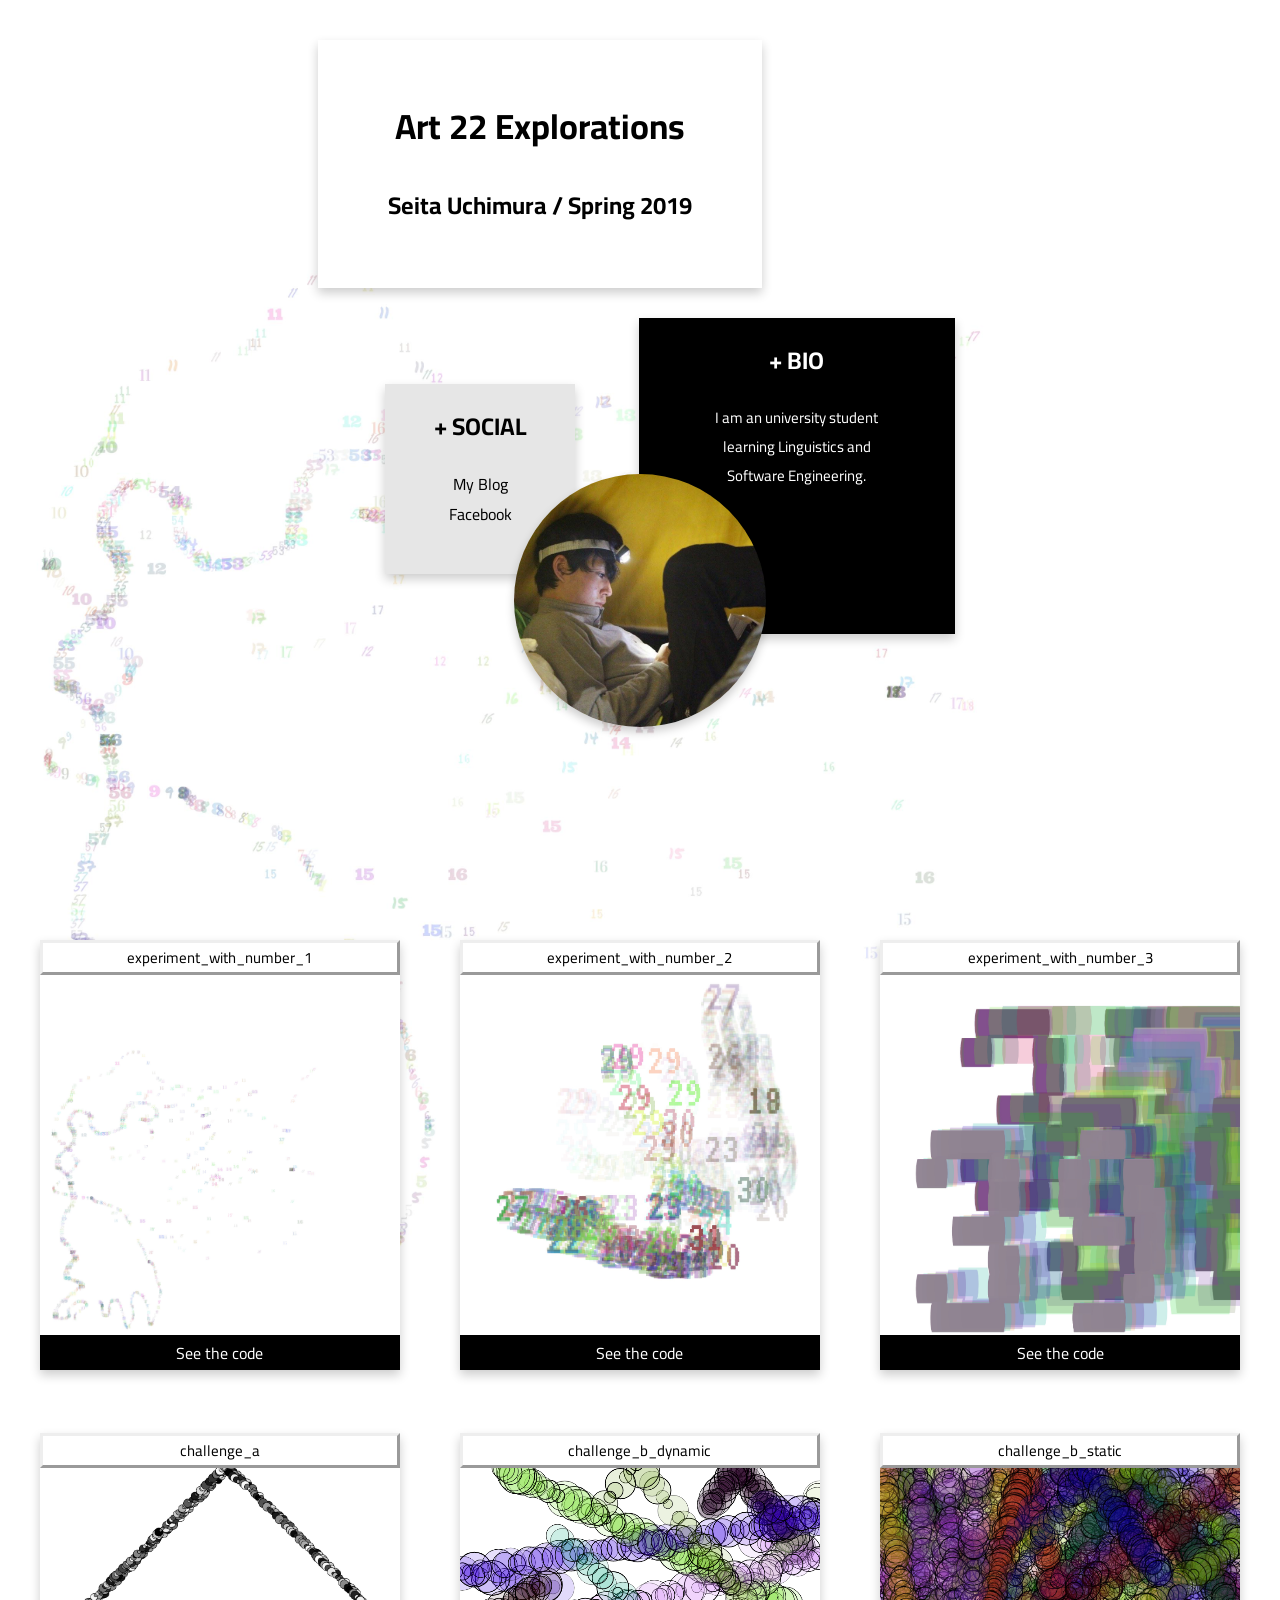
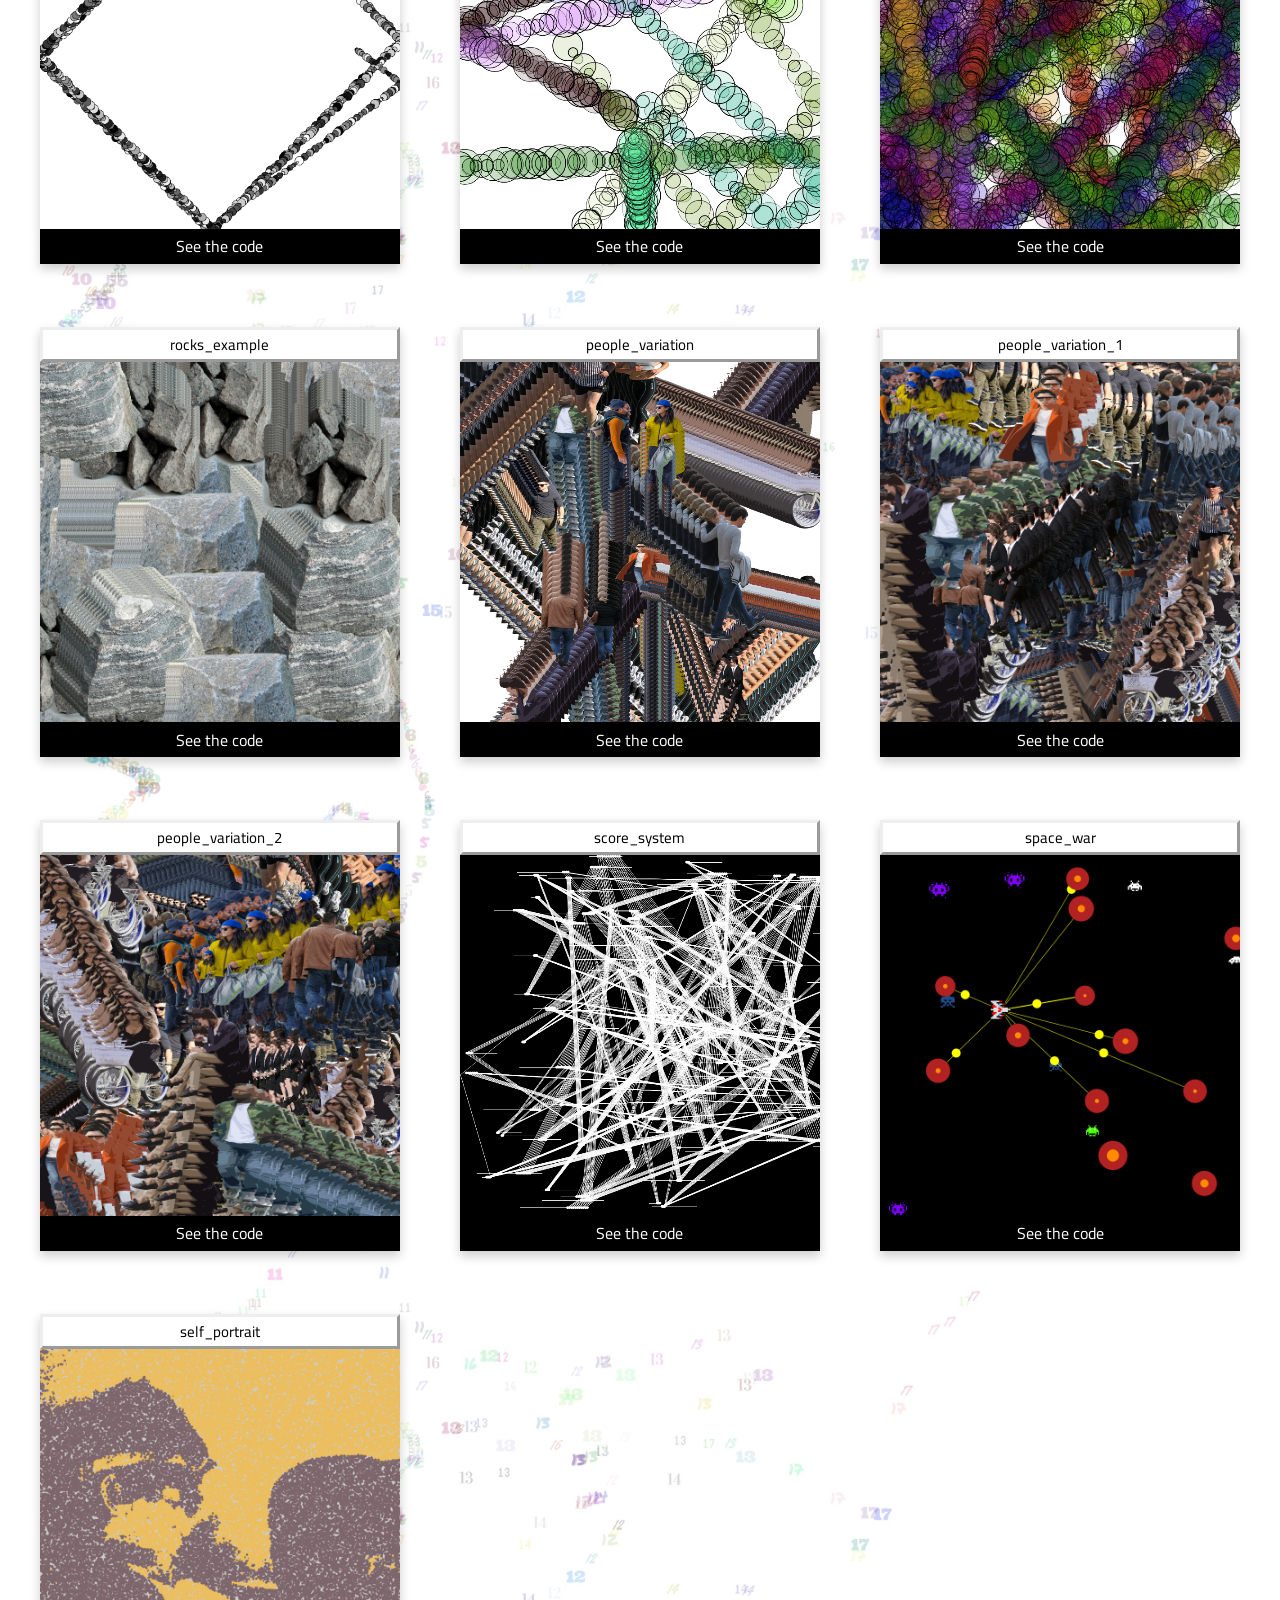
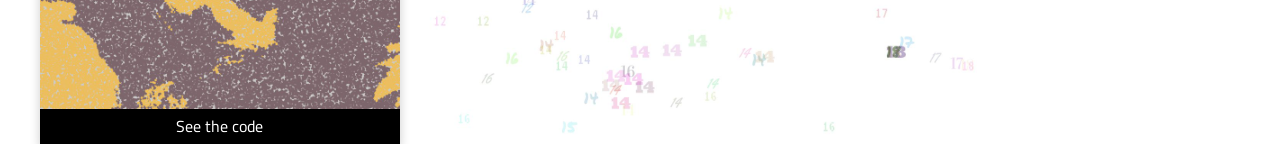
==== art/art22/website/index.html @ 222c9689 "added algorithmic portrait" ====
<!DOCTYPE html>
<html>
    <head>
        <title>Art 22 SU's Explorations</title>
        <link rel="icon" href="./images/favicon.ico" type="image/x-icon">
        <link rel="shortcut icon" href="./images/favicon.ico" type="image/x-icon"/>
        <link rel="stylesheet" href="myStyle.css" media="screen"> 
        <link href="https://fonts.googleapis.com/css?family=Cairo" rel="stylesheet">
        <script type="text/javascript" src="codes/processing.js"></script>
        <!--<meta name="viewport" content="width=device-width, initial-scale=1.0, maximum-scale=1.0, minimum-scale=1.0">-->
    </head>
    <body>
        <div id="main">
            <header>
                <div id="header-content">
                    <h1>Art 22 Explorations</h1>
                    <h2>Seita Uchimura / Spring 2019</h2>
                </div>
            </header>

            <div id="profile-content">
                <div id="social" class="content-wrapper">
                    <div class="content">
                        <h2>+ SOCIAL</h2>
                        <a href="https://seita.tokyo/">My Blog</a>
                        <br>
                        <a href="https://www.facebook.com/seitauchimura">Facebook</a>
                    </div>
                </div>
                <div id="bio" class="content-wrapper">
                    <div class="content">
                        <h2>+ BIO</h2>
                        <p>I am an university student learning Linguistics and Software Engineering.</p>
                    </div>
                </div>
            </div>

            <figure id="profile-image">
                <img src="images/profile.jpg"></img>
            </figure>
            <br>
        </div>

        <div id="works-container">
            <div class="work-container">
                <div class="work-title">
                    experiment_with_number_1
                </div>
                <figure class="work-image">
                    <a href="images/screenshot_1.jpeg">
                        <img src="images/screenshot_1.jpeg"></img>
                    </a>
                </figure>
                <div class="work-source">
                    <a href="codes/number_experiment_1.pde">
                        See the code
                    </a>
                </div>
            </div>

            <div class="work-container">
                <div class="work-title">
                    experiment_with_number_2
                </div>
                <figure class="work-image">
                    <a href="images/screenshot_2.jpeg">
                        <img src="images/screenshot_2.jpeg"></img>
                    </a>
                </figure>
                <div class="work-source">
                    <a href="codes/number_experiment_2.pde">
                        See the code
                    </a>
                </div>
            </div>

            <div class="work-container">
                <div class="work-title">
                    experiment_with_number_3
                </div>
                <figure class="work-image">
                    <a href="images/screenshot_3.jpeg">
                        <img src="images/screenshot_3.jpeg"></img>
                    </a>
                </figure>
                <div class="work-source">
                    <a href="codes/number_experiment_2.pde">
                        See the code
                    </a>
                </div>
            </div>
        </div>

        <div id="works-container">
            <div class="work-container">
                <div class="work-title">
                    challenge_a
                </div>
                <figure class="work-image">
                    <a href="images/challenge_a.jpeg">
                        <img src="images/challenge_a.jpeg"></img>
                    </a>
                </figure>
                <div class="work-source">
                    <a href="codes/experiment_3.pde">
                        See the code
                    </a>
                </div>
            </div>

            <div class="work-container">
                <div class="work-title">
                    challenge_b_dynamic
                </div>
                <canvas 
                     data-processing-sources="codes/experiment_2.pde"
                     class="work-image">
                </canvas>
                <div class="work-source">
                    <a href="codes/experiment_2.pde">
                        See the code
                    </a>
                </div>
            </div>

            <div class="work-container">
                <div class="work-title">
                    challenge_b_static
                </div>
                <figure class="work-image">
                    <a href="images/challenge_b.jpeg">
                        <img src="images/challenge_b.jpeg"></img>
                    </a>
                </figure>
                <div class="work-source">
                    <a href="codes/experiment_2.pde">
                        See the code
                    </a>
                </div>
            </div>

            </div>

        <div id="works-container">
            <div class="work-container">
                <div class="work-title">
                    rocks_example
                </div>
                <figure class="work-image">
                    <a href="images/rocks.png">
                        <img src="images/rocks.png"></img>
                    </a>
                </figure>
                <div class="work-source">
                    <a href="codes/rock_experiment_1.pde">
                        See the code
                    </a>
                </div>
            </div>
            <div class="work-container">
                <div class="work-title">
                    people_variation
                </div>
                <canvas 
                     data-processing-sources="codes/rocks_variation_1.pde"
                     class="work-image">
                </canvas>
                <div class="work-source">
                    <a href="codes/rocks_variation_1.pde">
                        See the code
                    </a>
                </div>
            </div>
            <div class="work-container">
                <div class="work-title">
                    people_variation_1
                </div>
                <figure class="work-image">
                    <a href="images/people_1.png">
                        <img src="images/people_1.png"></img>
                    </a>
                </figure>
                <div class="work-source">
                    <a href="codes/rocks_variation_1.pde">
                        See the code
                    </a>
                </div>
            </div>
        </div>

        <div id="works-container">
            <div class="work-container">
                <div class="work-title">
                    people_variation_2
                </div>
                <figure class="work-image">
                    <a href="images/people_2.png">
                        <img src="images/people_2.png"></img>
                    </a>
                </figure>
                <div class="work-source">
                    <a href="codes/rocks_variation_1.pde">
                        See the code
                    </a>
                </div>
            </div>

            <div class="work-container">
                <div class="work-title">
                    score_system
                </div>
                <canvas 
                     data-processing-sources="codes/scoreSystem.pde"
                     class="work-image">
                </canvas>
                <div class="work-source">
                    <a href="codes/scoreSystem.pde">
                        See the code
                    </a>
                </div>
            </div>

            <div class="work-container">
                <div class="work-title">
                    space_war
                </div>
                <figure class="work-image">
                    <a href="images/space_war.png">
                        <img src="images/space_war.png"></img>
                    </a>
                </figure>
                <div class="work-source">
                    <a href="codes/space_war.pde">
                        See the code
                    </a>
                </div>
            </div>
        </div>

        <div id="works-container">
            <div class="work-container">
                <div class="work-title">
                    self_portrait
                </div>
                <figure class="work-image">
                    <a href="images/portrait_000756.jpg">
                        <img src="images/portrait_000756.jpg"></img>
                    </a>
                </figure>
                <div class="work-source">
                    <a href="codes/self_portrait.pde">
                        See the code
                    </a>
                </div>
            </div>
        </div>
    </body>
</html>
---- art/art22/website/myStyle.css ----
html,body { height:100%; }
body {
    background-color: white;
    background-image: url("images/screenshot_1.jpeg");
    background-size: cover;
    font-family: 'Cairo', sans-serif;
}
@media screen and (max-width: 769px) {
    #main {
        text-align: center;
        min-height: 400px;
        height: 70vh;
        position: relative;
    }
}
@media screen and (min-width: 770px) {
    #main {
        text-align: center;
        height: 100vh;
        min-height: 800px;
        position: relative;
    }
}
h1 {
    color: black;
    font-size: 35px;
}
header {
    margin-top: 40px;
    text-align: center;
}
#header-content {
    width: auto;
    display: inline-block;
    padding: 30px 70px 40px 70px;
    background-color: white;
    box-shadow: 0px 5px 10px rgba(0, 0, 0, .2);
    margin-right: 200px;
    vertical-align: middle;
    transition-duration: 0.4s;
    transition-timing-function: ease-in-out;
}
#header-content:hover {
    background-color: rgb(0, 0, 0, 0);
    box-shadow: 0px 0px 0px rgba(0, 0, 0, 0);
}
p {
    color: white;
    font-size: 15px;
}
#profile-content {
    text-align: center;
    width: 100%;
    height: 150px;
    margin-bottom: 20px;
}
.content {
    position: absolute;
    top: 0;
    left: 0;
    bottom: 0;
    right: 0;
    box-shadow: 0px 5px 10px rgba(0, 0, 0, .2);
}
.content-wrapper {
    position: relative;
}
.content-wrapper:before {
    content:"";
    display: block;
    padding-top: 100%;
}
#social {
    color: black;
    background-color: #E6E6E6;
    width: 15%;
    bottom: 30px;
    height: auto;
    display: inline-block;
    transition-duration: 0.4s;
    transition-timing-function: ease;
}
#social a {
    color: black;
    text-decoration: none;
    transition-duration: 0.4s;
    transition-timing-function: ease;
}
#social:hover {
    background: black;
    color: white;
}
#social:hover a {
    color: white;
}

#bio {
    color: white;
    background-color: black;
    width: 25%;
    display: inline-block;
    top: 30px;
    left: 60px;
    z-index: 1;
    transition-duration: 0.4s;
    transition-timing-function: ease;
}
#bio:hover {
    background: rgb(0, 0, 0, 0);
}
#bio:hover p,
#bio:hover h2 {
    display: none;
}
#bio .content {
    padding-left: 60px;
    padding-right: 60px;
}
#profile-image {
    display: inline-block;
    border-radius: 50% 50%;
    width: 20%;
    padding: 0px;
    overflow: hidden;
    box-shadow: 0px 5px 10px rgba(0, 0, 0, .2);
    position: relative;
    z-index: 2;
}
#profile-image:hover img {
    -webkit-transform:	scale(1.3);
    transform:		scale(1.3);
}
img {
    width: 100%;
    vertical-align: middle;
    transition-duration: 0.4s;
    transition-timing-function: ease;
}
a {
    color: white;
}
canvas {
    width: 100%;
    vertical-align: middle;
}
#works-container {
    margin-right: 2.5%;
    margin-left: 2.5%;
    margin-bottom: 5%;
    width: 95%;
    height: auto;
    display: -webkit-flex; /* Safari */
    /*display: flex;*/
    -webkit-justify-content: space-between; /* Safari */
    justify-content:         space-between;
    text-align: center;
}
.work-container {
    width: 30%;
    height: auto;
    box-shadow: 0px 5px 10px rgba(0, 0, 0, .2);
    transition-duration: 0.4s;
    transition-timing-function: ease-in-out;
}
.work-container:hover {
    box-shadow: 0px 0px 0px rgba(0, 0, 0, 0);
}
.work-image {
    width: 100%;
    margin: 0px 0px;
}
.work-title {
    background-color: white;
    color: black;
    font-size: 15px;
    border-style: outset;
}
.work-source {
    background-color: black;
    text-align: center;
    padding: 2.5px 0px;
}
.work-source a {
    text-decoration: none;
}
#dummy {
    box-shadow: 0px 0px 0px rgba(0, 0, 0, 0);
}
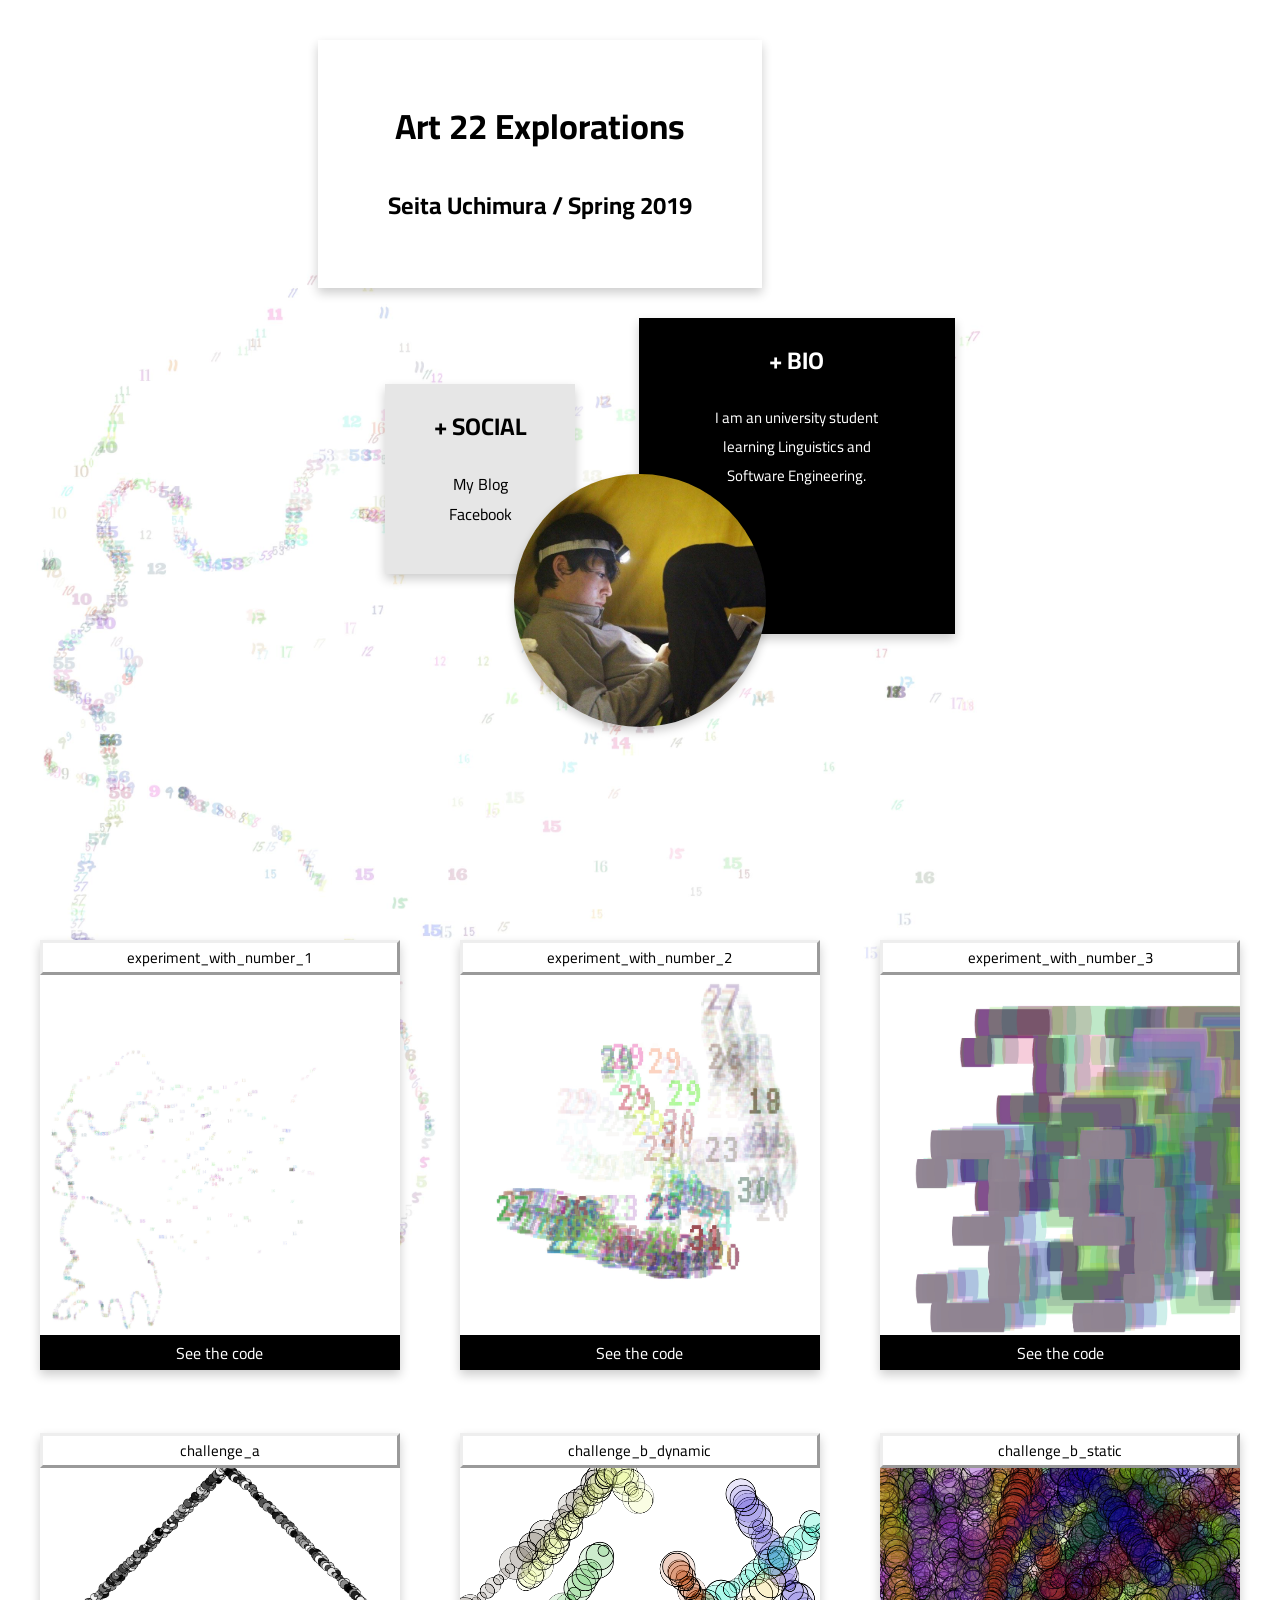
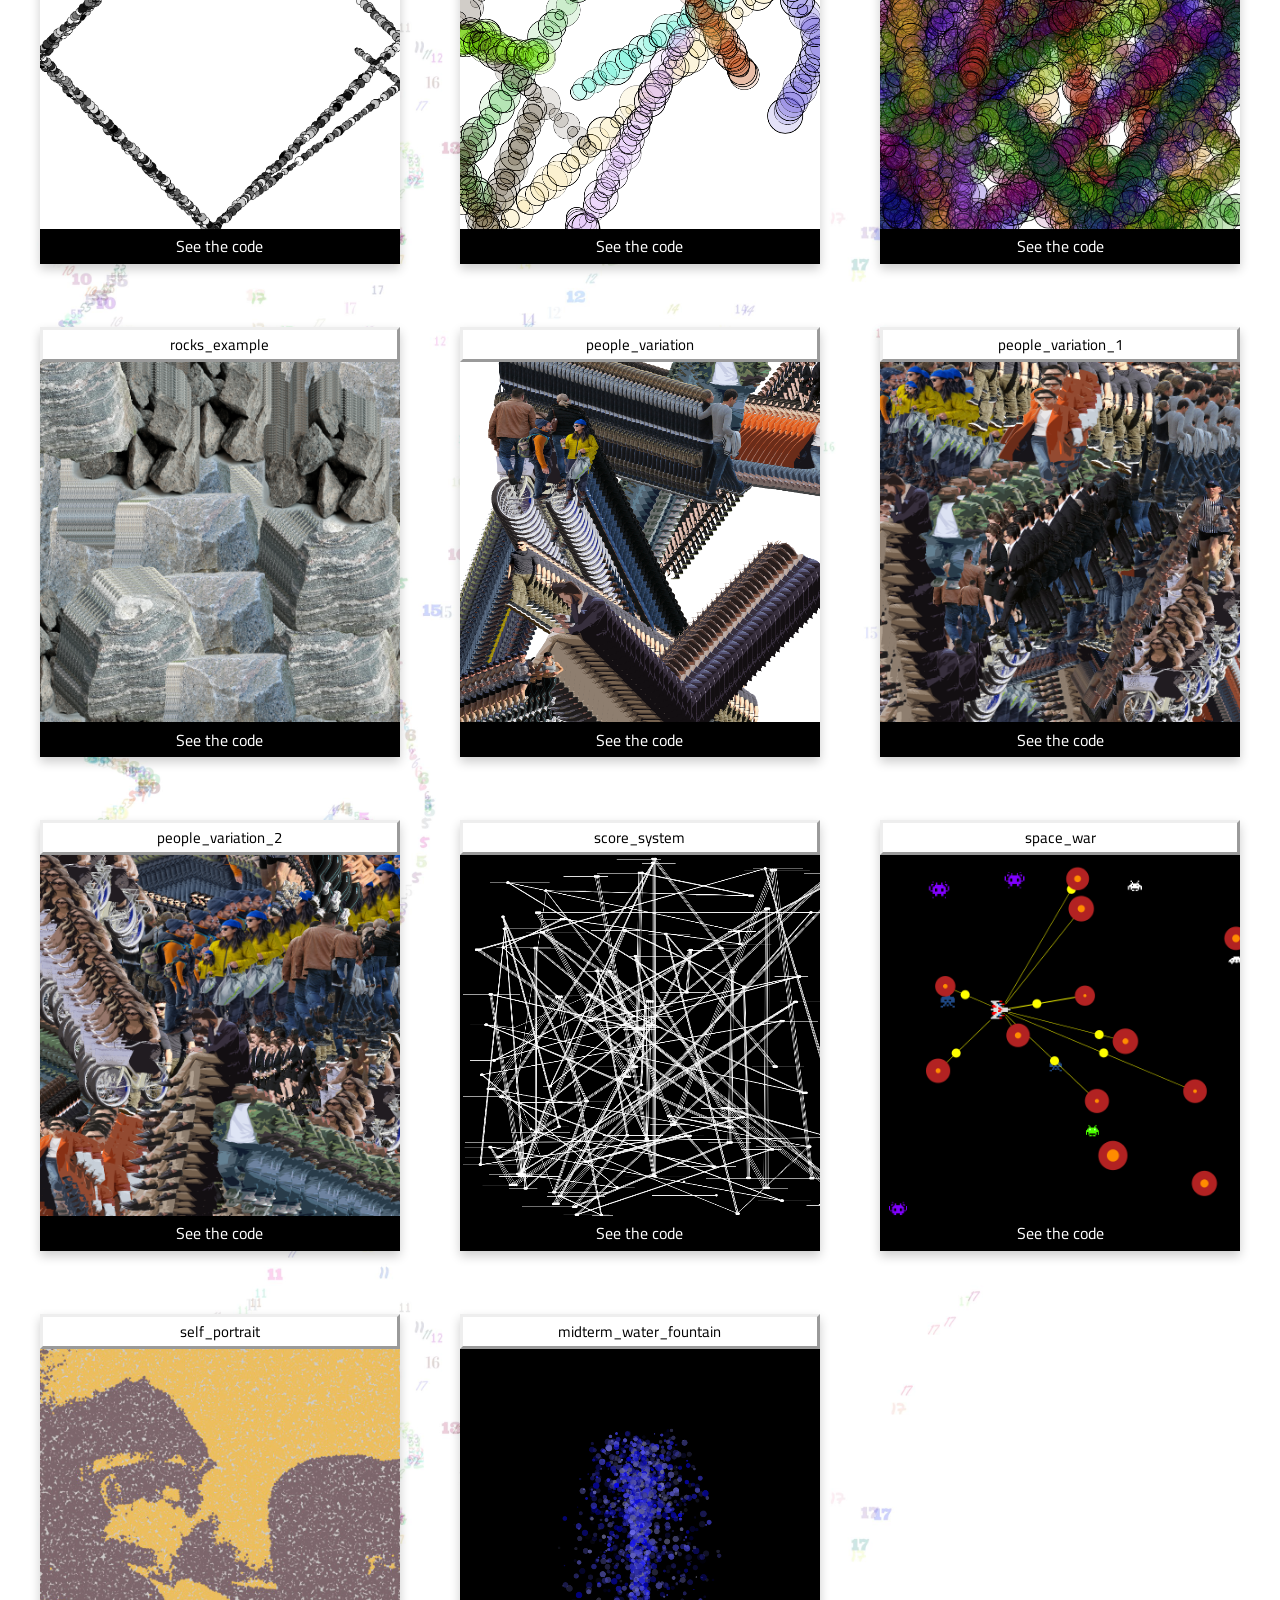
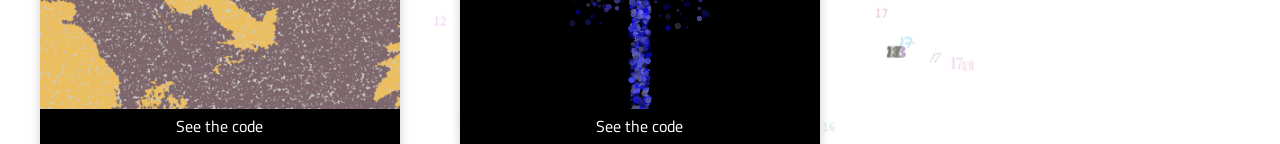
==== commit 41a31a0a: "added water_fountain to website" ====
--- a/art/art22/website/index.html
+++ b/art/art22/website/index.html
@@ -253,6 +253,24 @@
                     </a>
                 </div>
             </div>
+
+            <div class="work-container">
+                <div class="work-title">
+                    midterm_water_fountain
+                </div>
+                <canvas 
+                     data-processing-sources="codes/water_fountain.pde"
+                     class="work-image">
+                </canvas>
+                <div class="work-source">
+                    <a href="codes/water_fountain.pde">
+                        See the code
+                    </a>
+                </div>
+            </div>
+
+            <div class="work-container" id="dummy">
+            </div>
         </div>
     </body>
 </html>
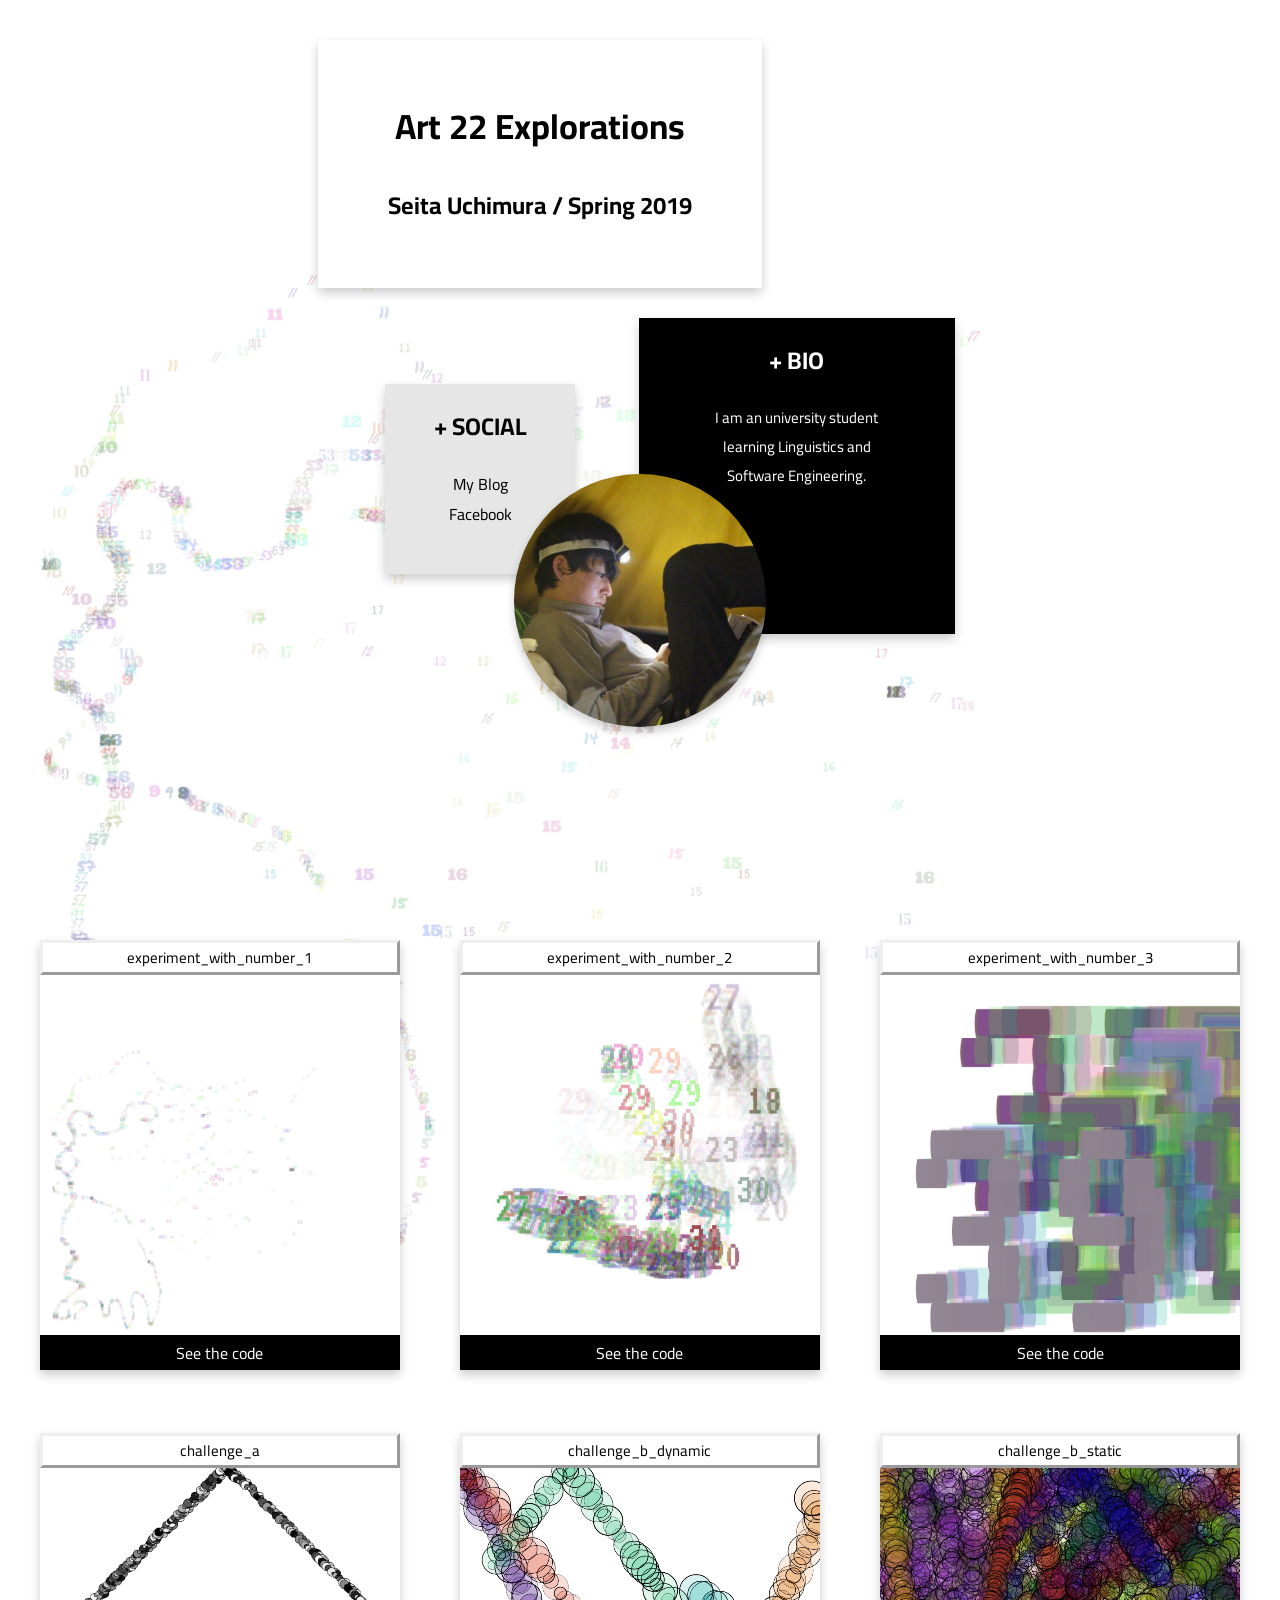
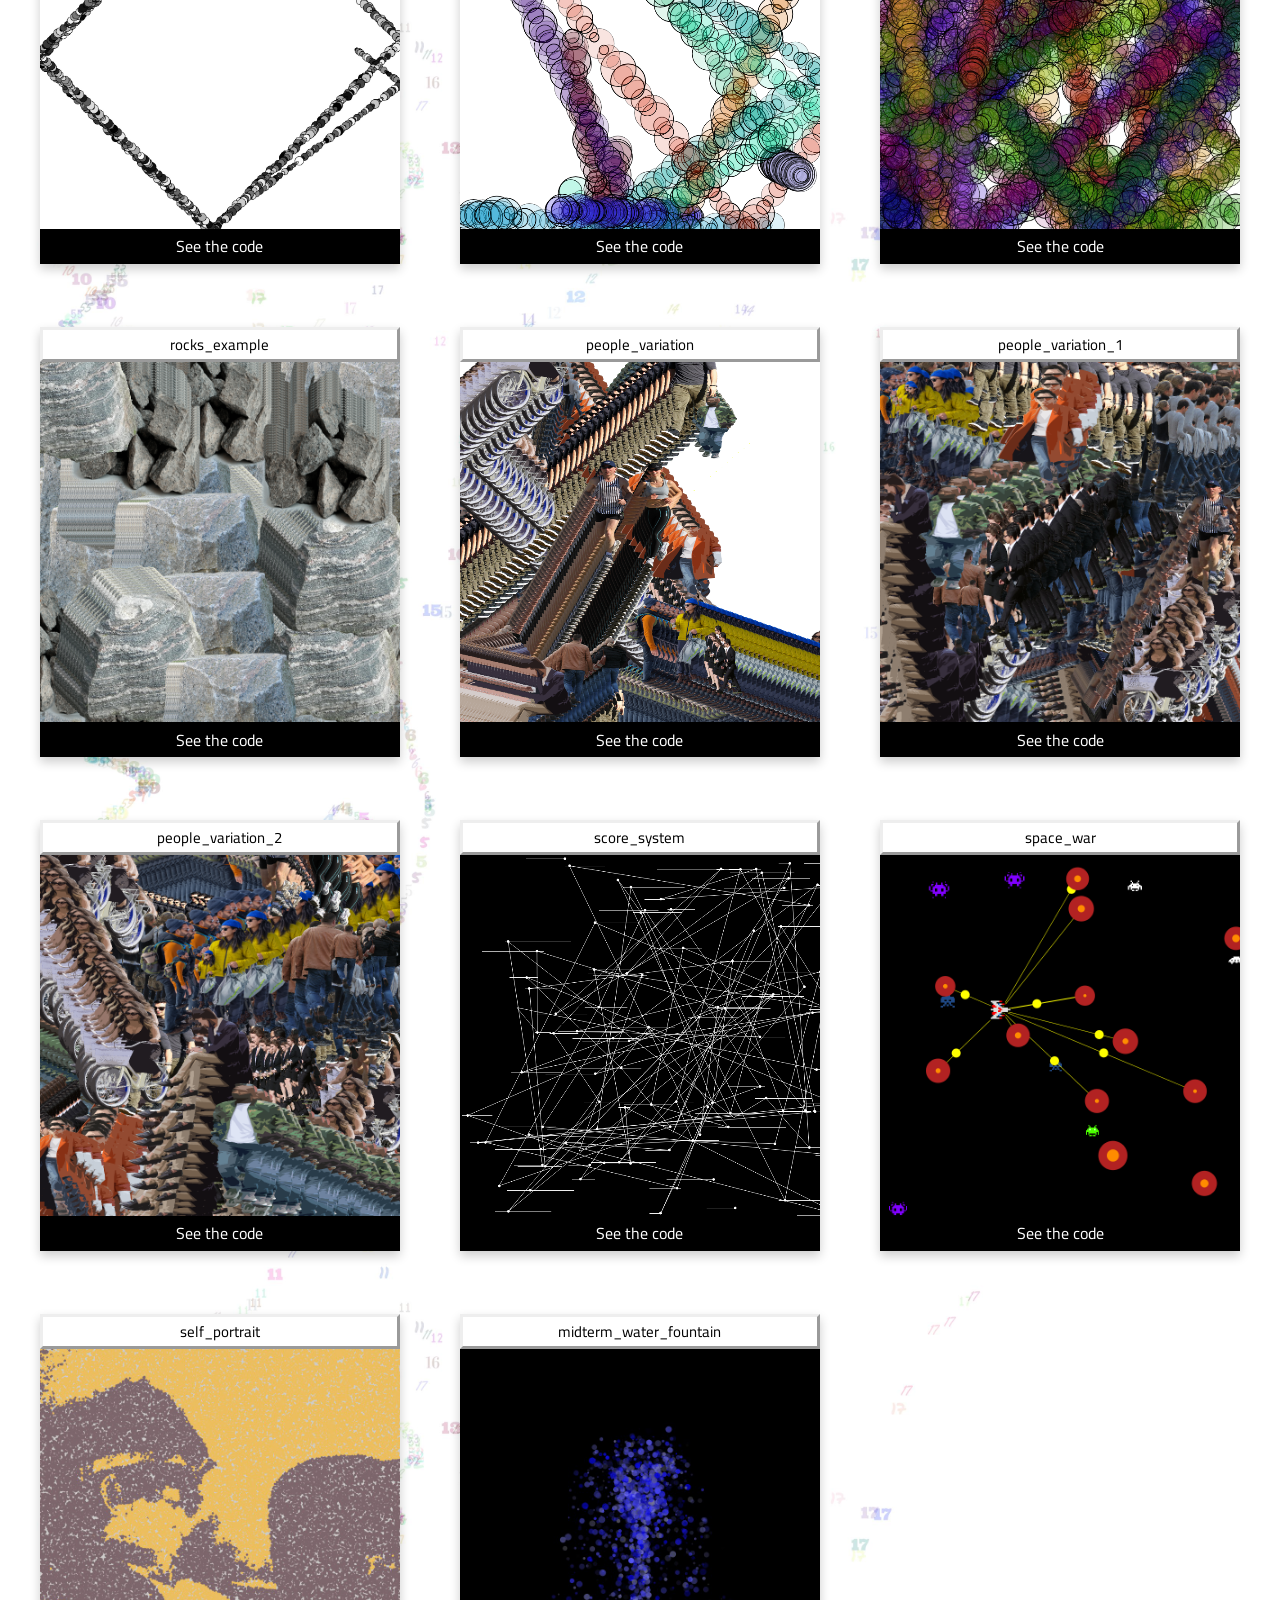
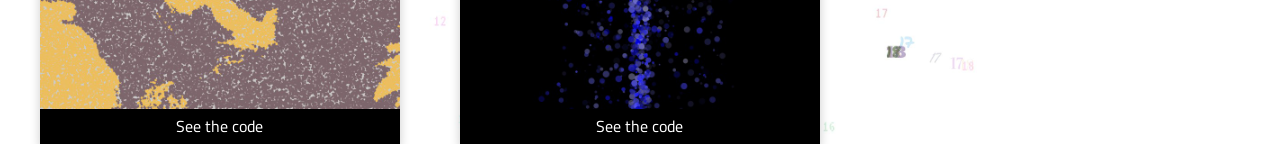
==== commit ef17d134: "complemed water_fountain" ====
--- a/art/art22/website/index.html
+++ b/art/art22/website/index.html
@@ -258,10 +258,11 @@
                 <div class="work-title">
                     midterm_water_fountain
                 </div>
-                <canvas 
-                     data-processing-sources="codes/water_fountain.pde"
-                     class="work-image">
-                </canvas>
+                <figure class="work-image">
+                    <a href="images/water_fountain.jpg">
+                        <img src="images/water_fountain.jpg"></img>
+                    </a>
+                </figure>
                 <div class="work-source">
                     <a href="codes/water_fountain.pde">
                         See the code
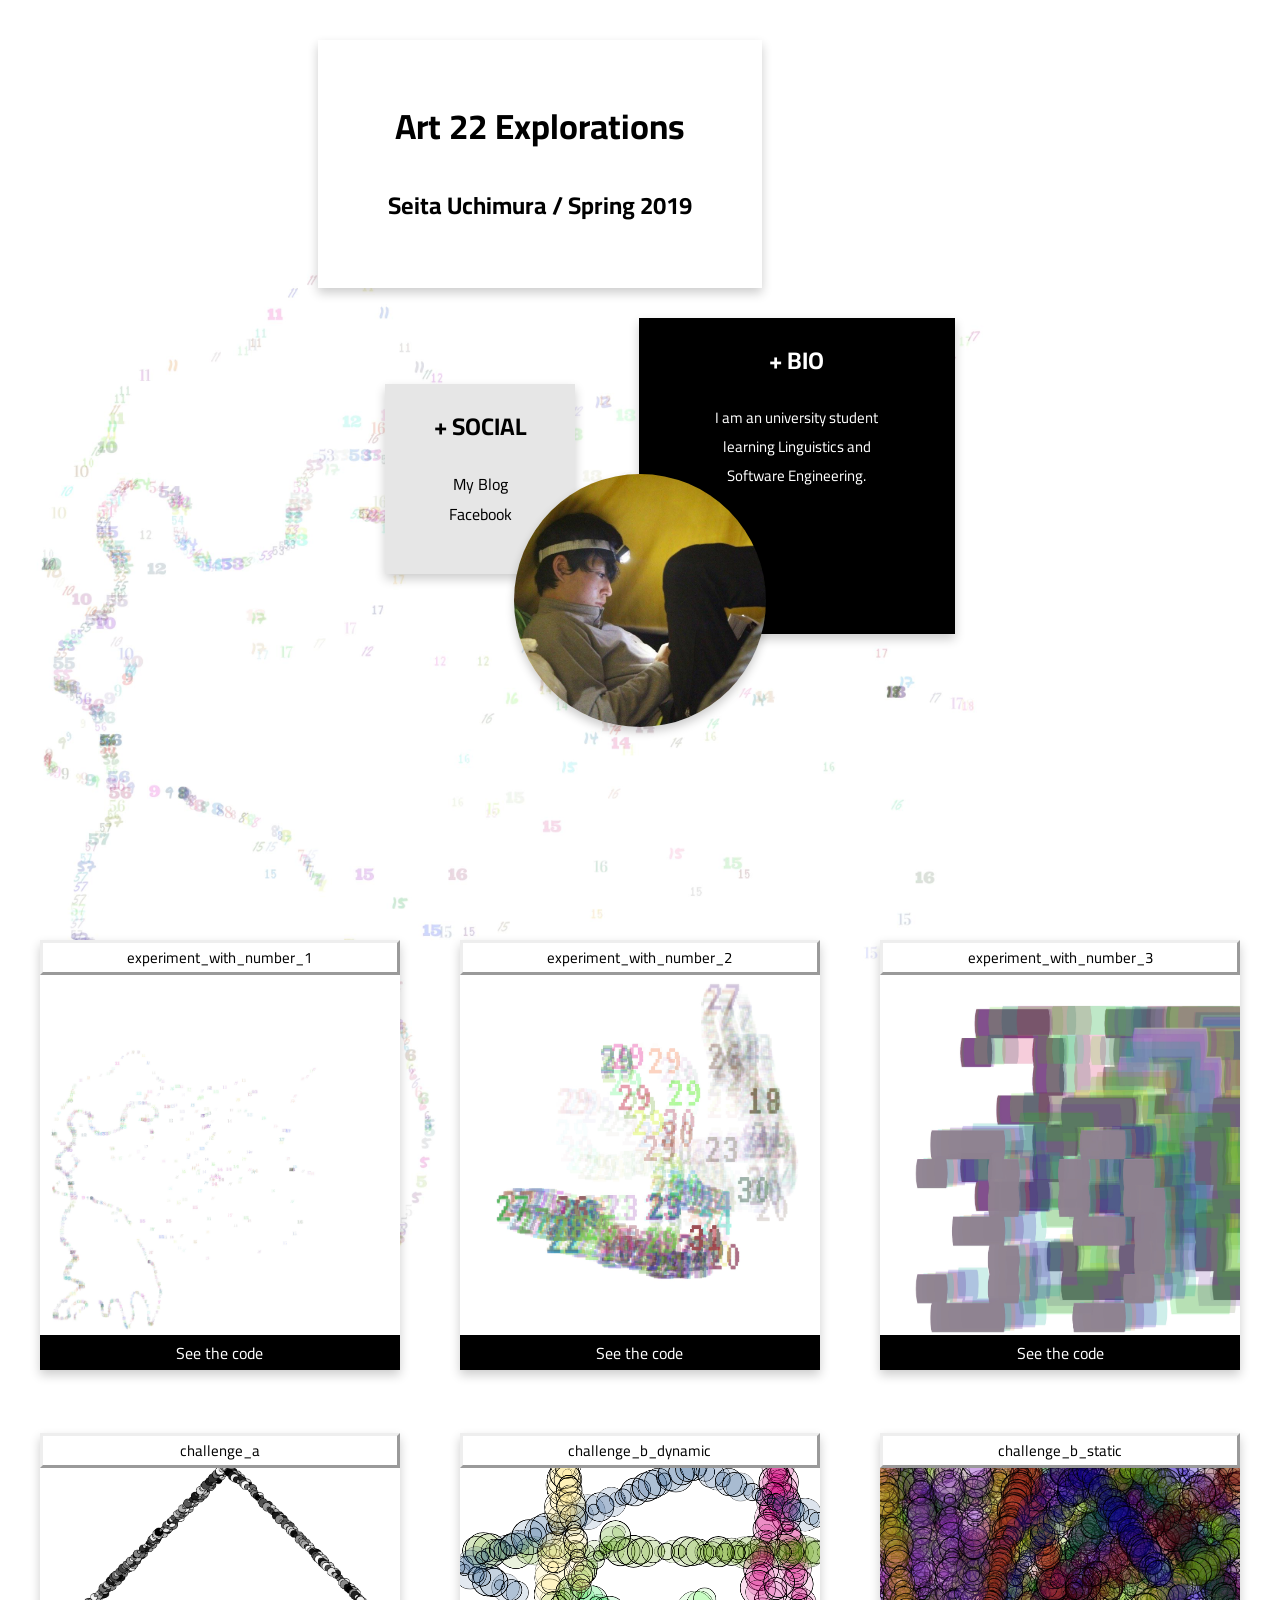
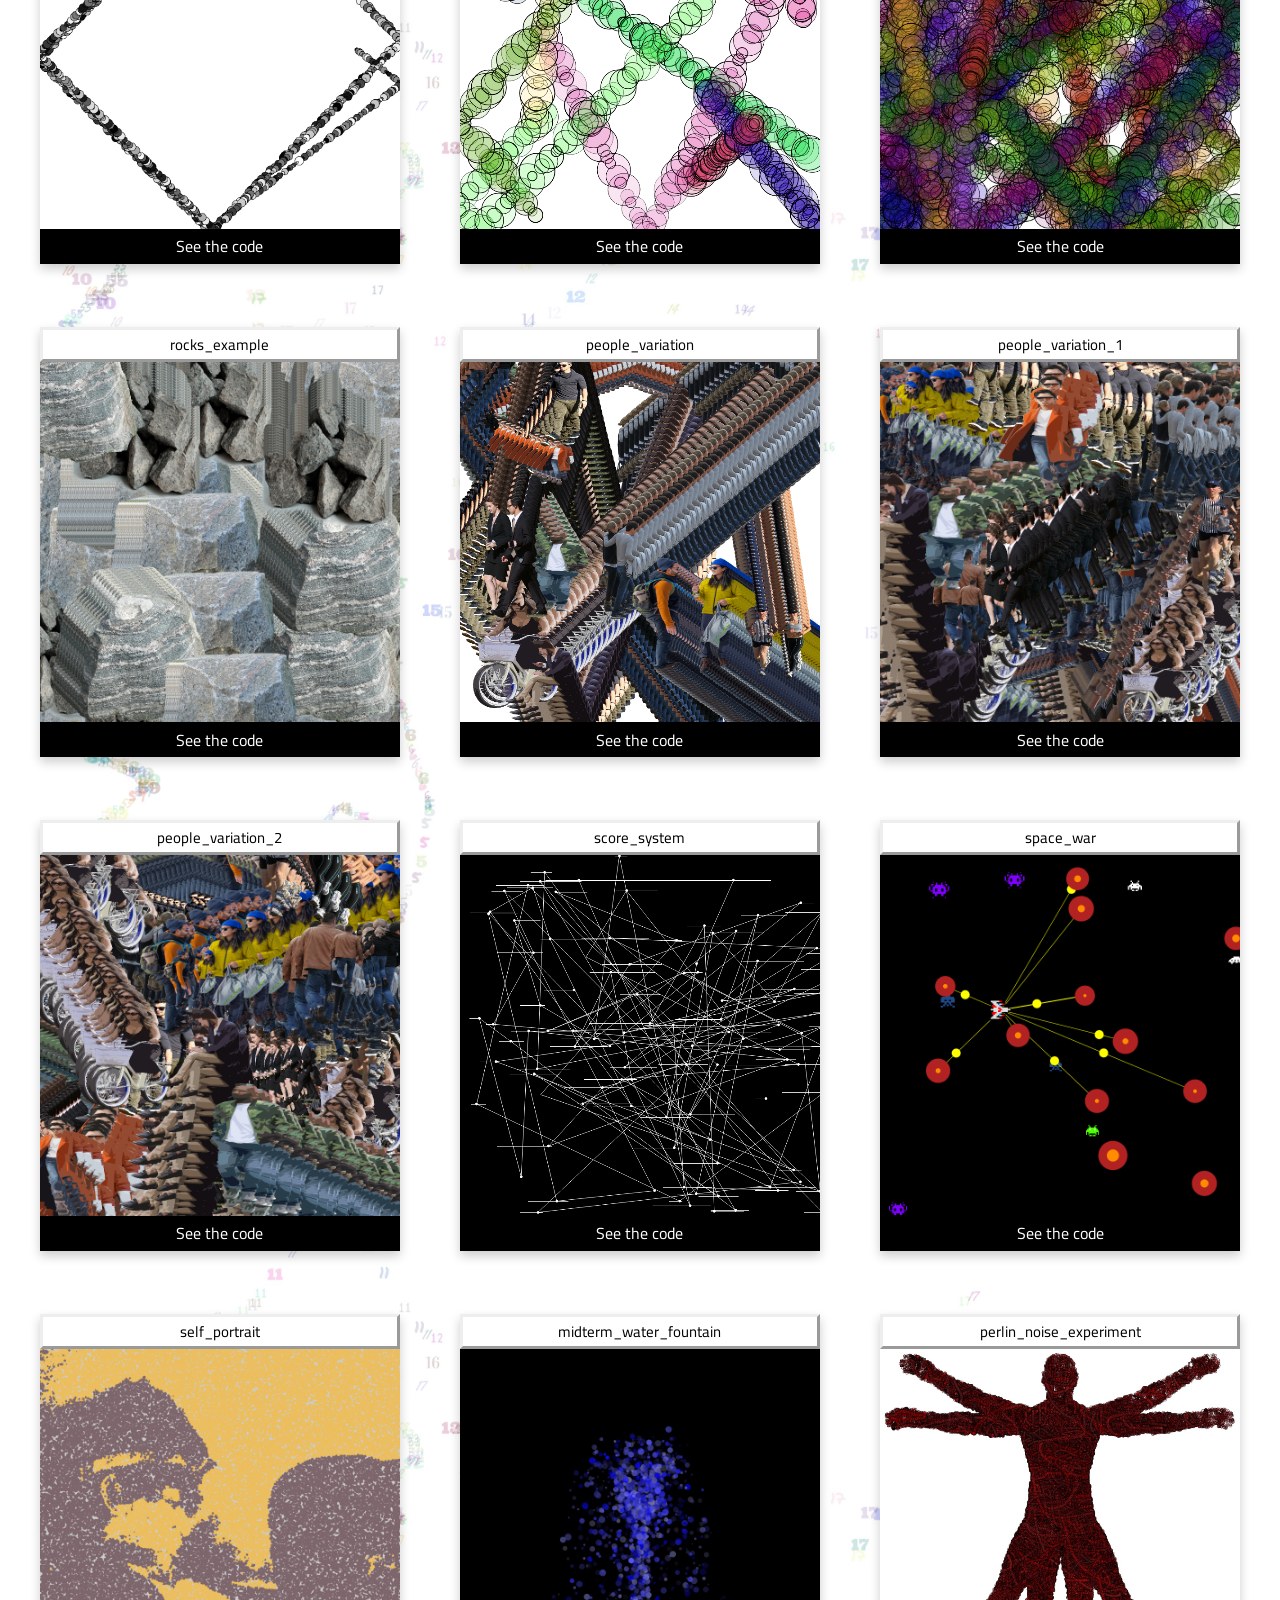
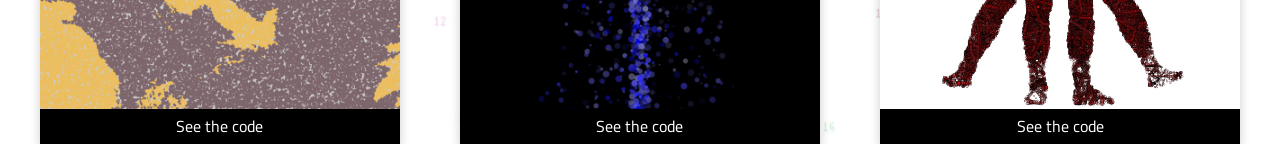
==== commit 1b6eb474: "added sound" ====
--- a/art/art22/website/index.html
+++ b/art/art22/website/index.html
@@ -270,7 +270,20 @@
                 </div>
             </div>
 
-            <div class="work-container" id="dummy">
+            <div class="work-container">
+                <div class="work-title">
+                    perlin_noise_experiment
+                </div>
+                <figure class="work-image">
+                    <a href="images/human.jpg">
+                        <img src="images/human.jpg"></img>
+                    </a>
+                </figure>
+                <div class="work-source">
+                    <a href="codes/human.pde">
+                        See the code
+                    </a>
+                </div>
             </div>
         </div>
     </body>
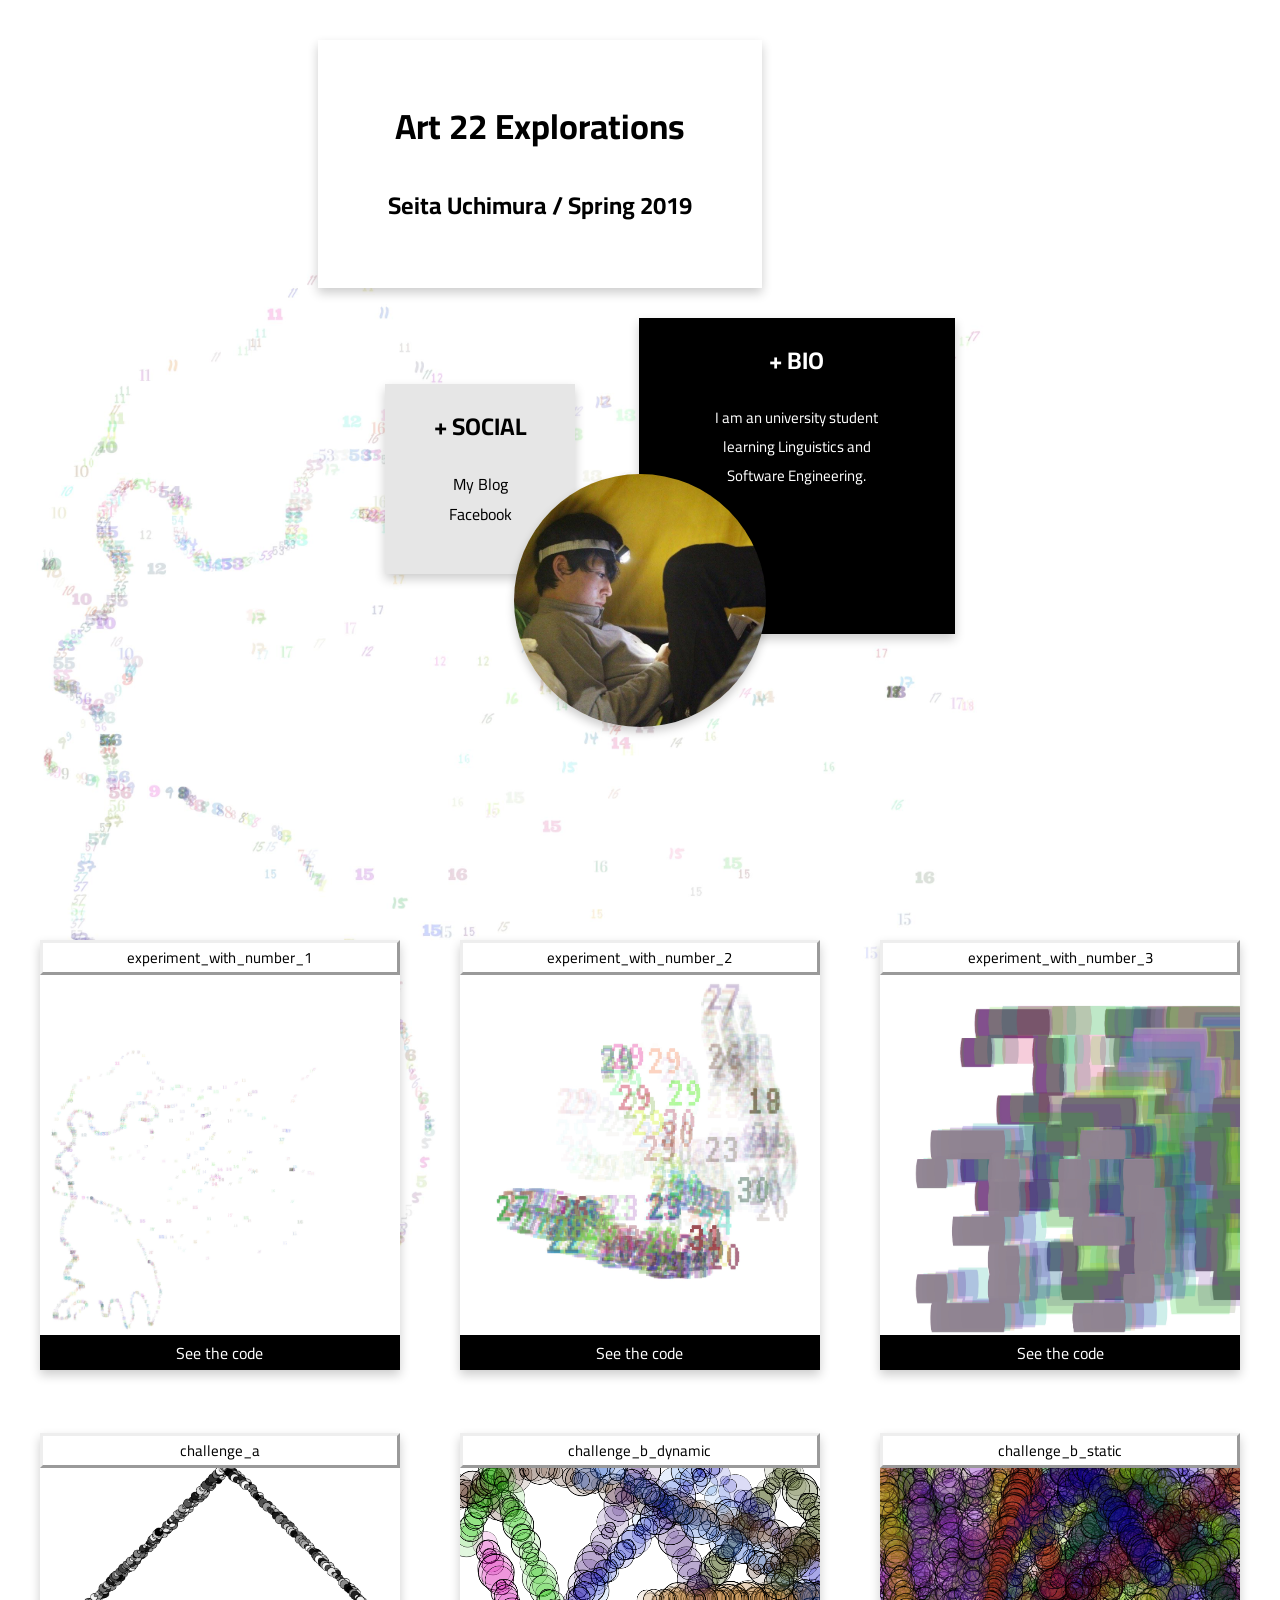
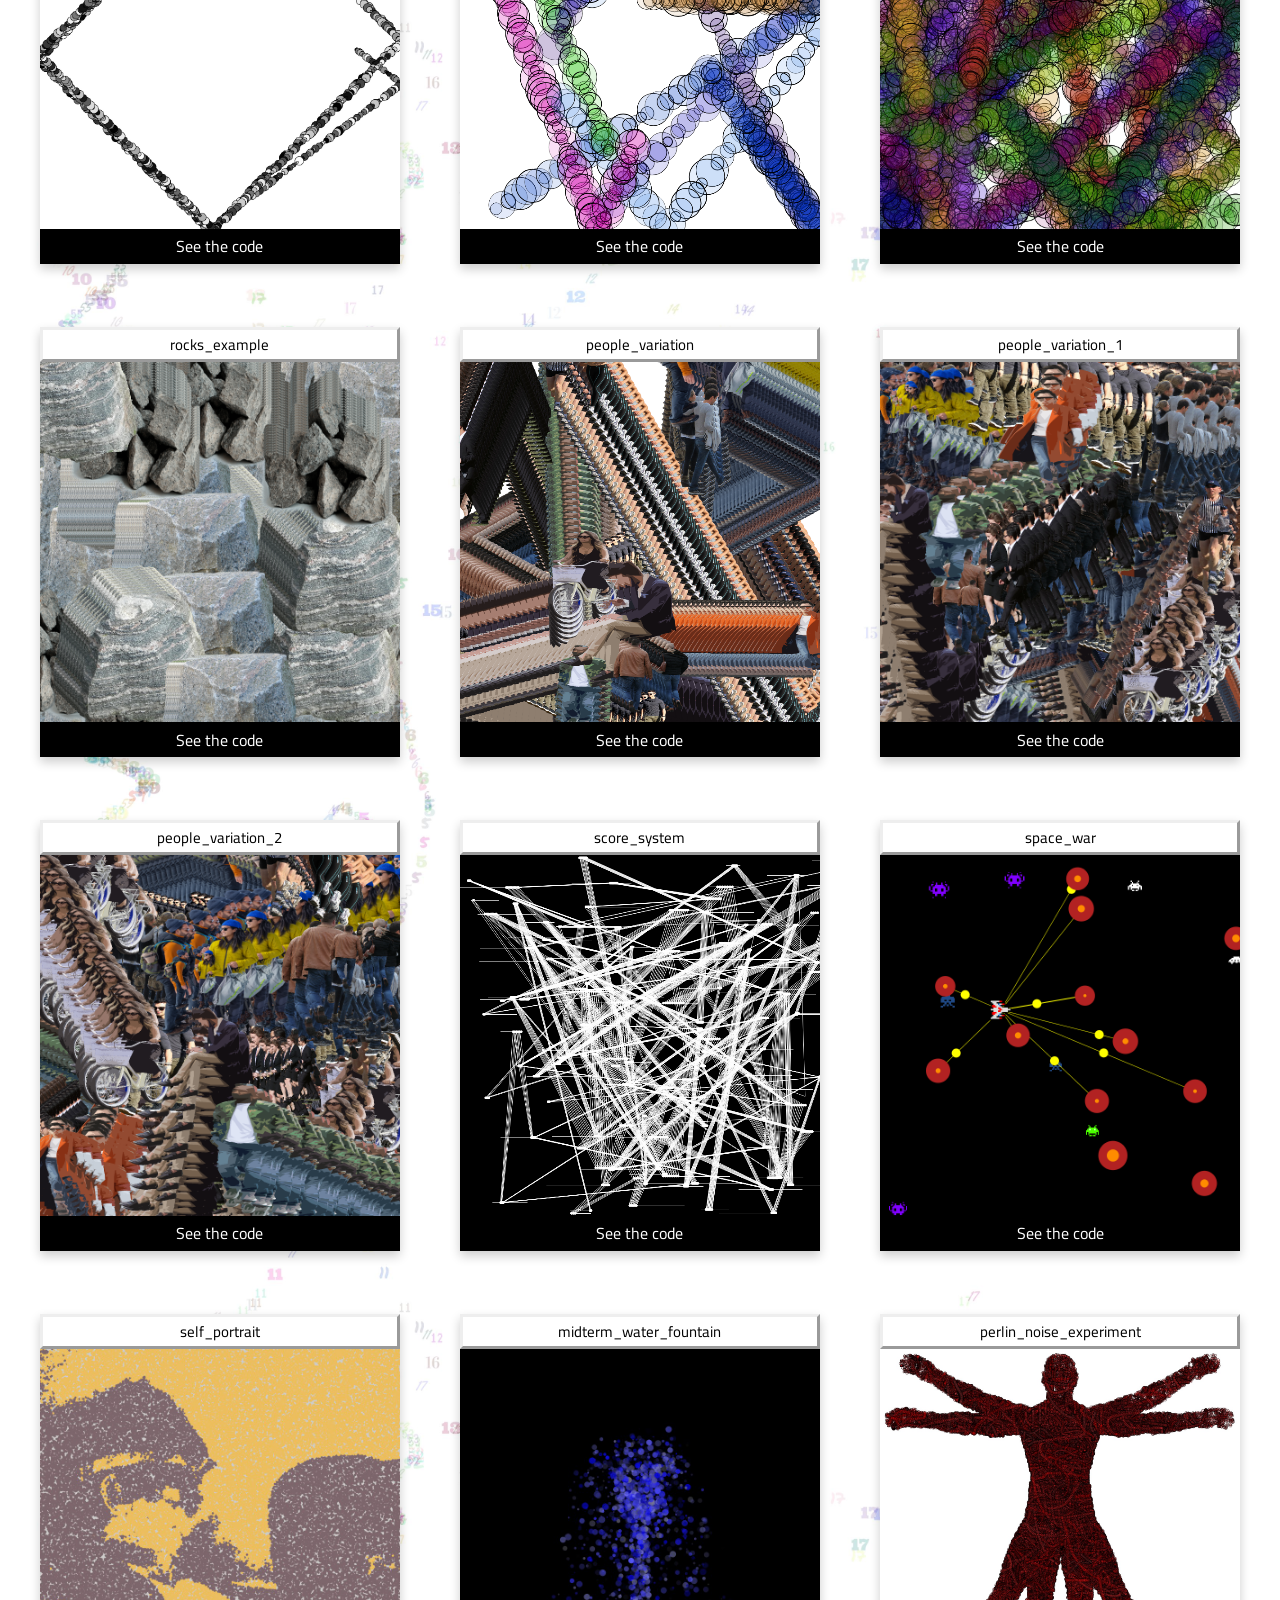
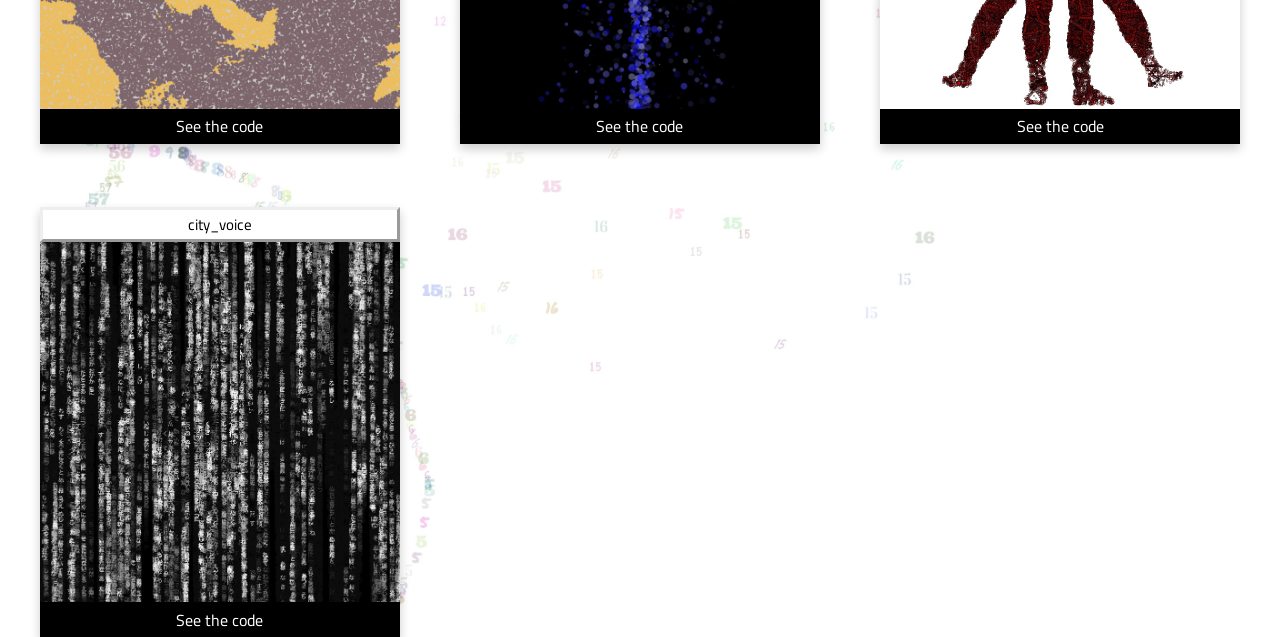
==== commit 8a370de7: "added kara's life" ====
--- a/art/art22/website/index.html
+++ b/art/art22/website/index.html
@@ -286,5 +286,23 @@
                 </div>
             </div>
         </div>
+
+        <div id="works-container">
+            <div class="work-container">
+                <div class="work-title">
+                    city_voice
+                </div>
+                <figure class="work-image">
+                    <a href="images/city_voice.png">
+                        <img src="images/city_voice.png"></img>
+                    </a>
+                </figure>
+                <div class="work-source">
+                    <a href="codes/sound_experiment.pde">
+                        See the code
+                    </a>
+                </div>
+            </div>
+        </div>
     </body>
 </html>
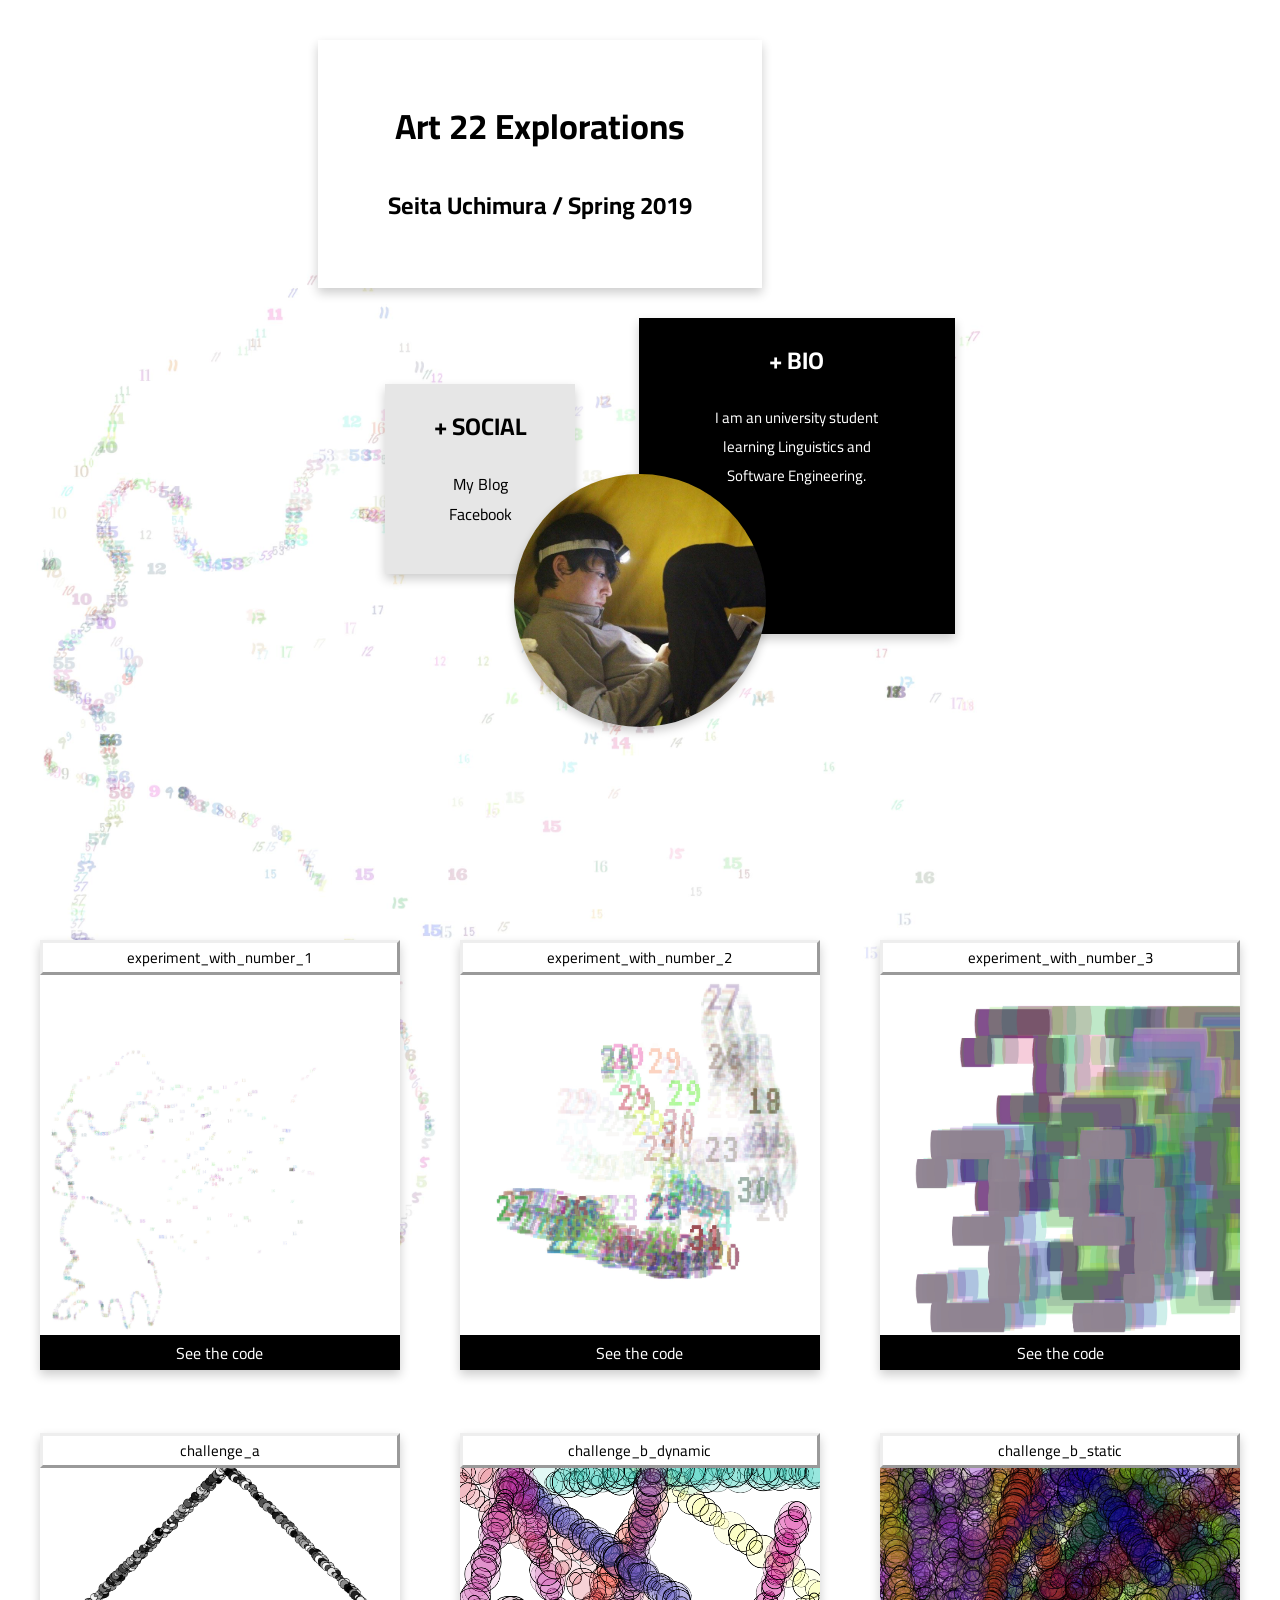
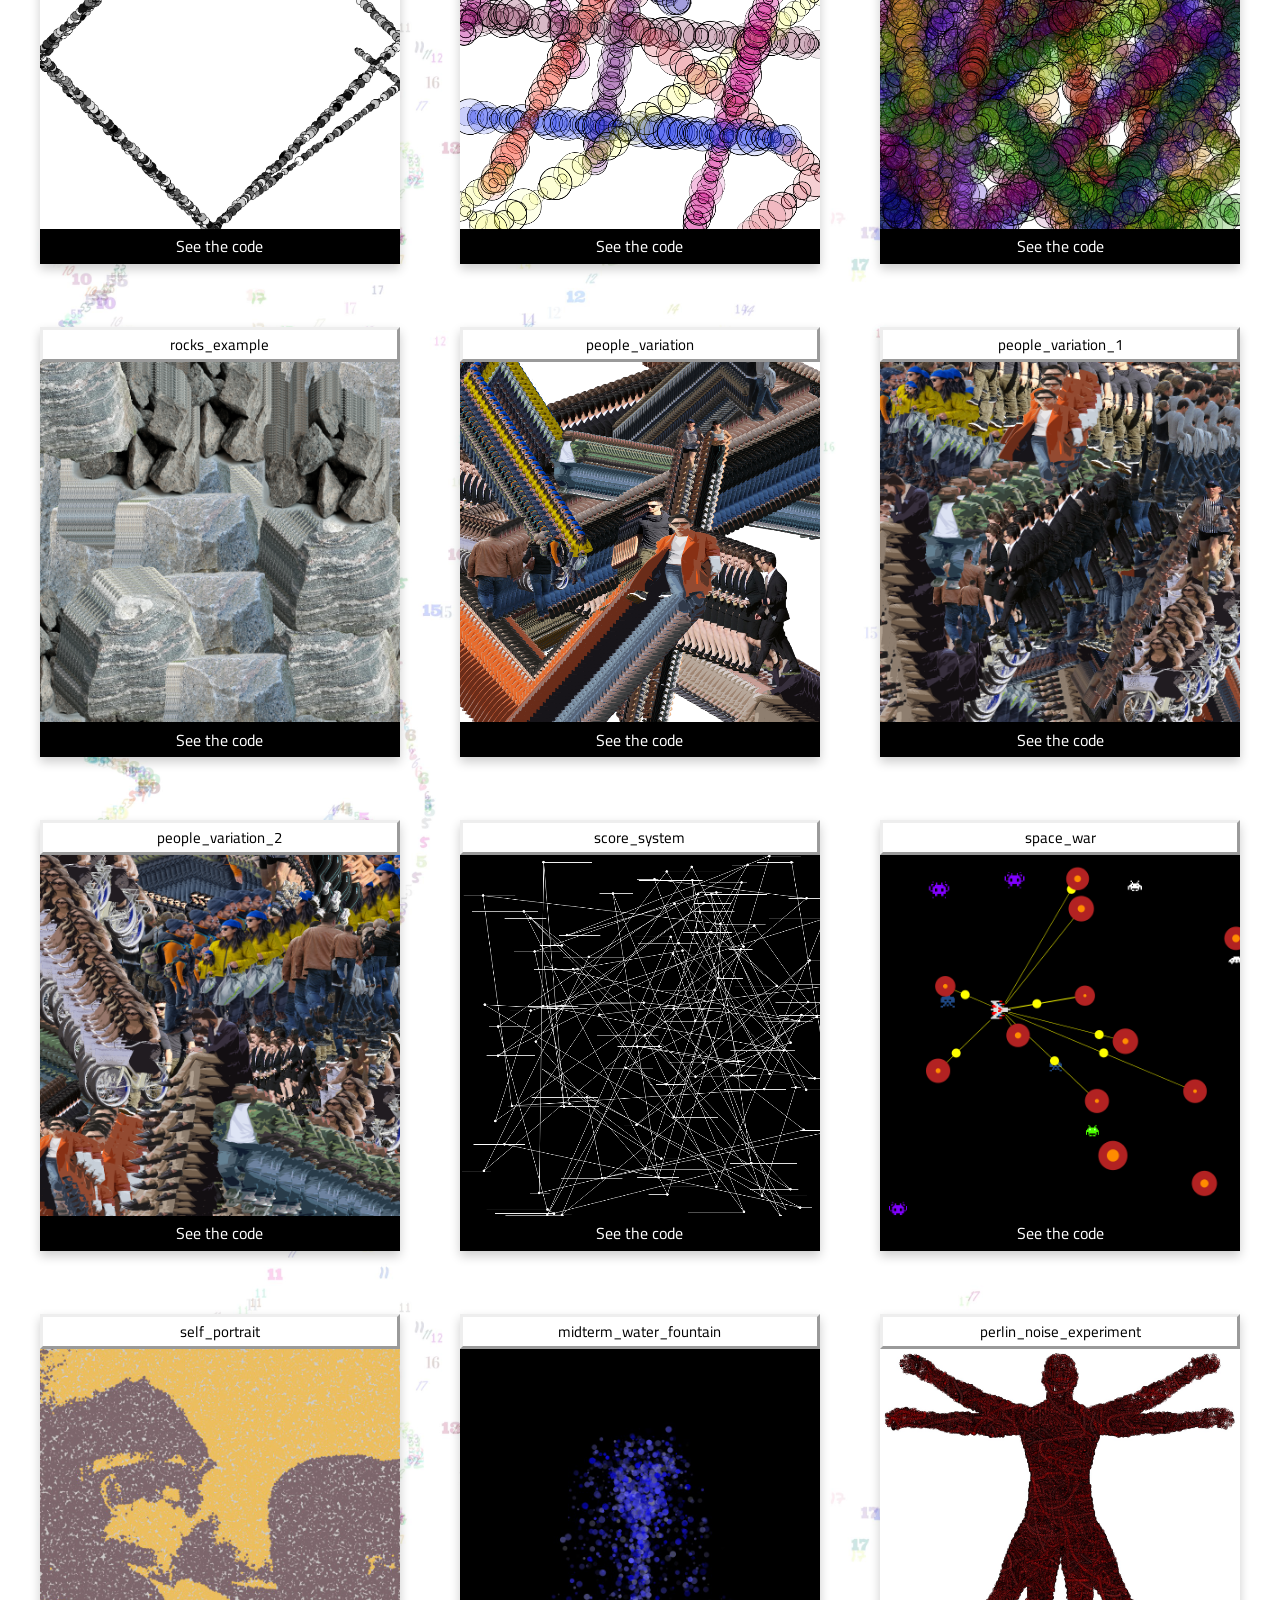
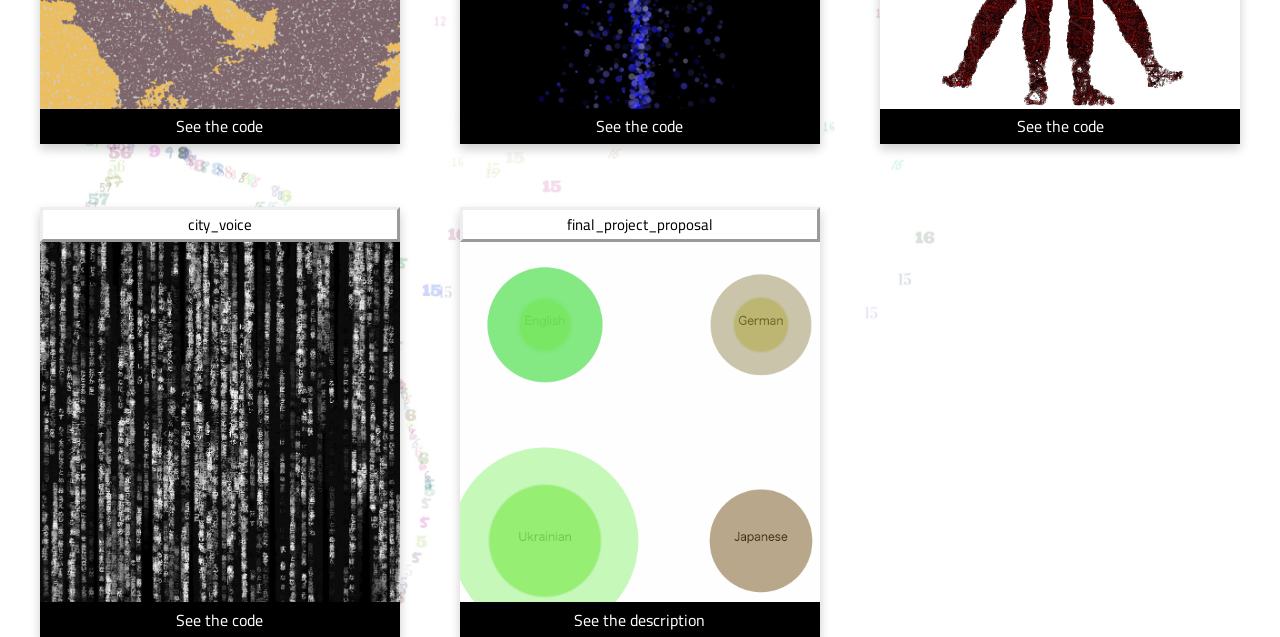
==== commit fed8f029: "added final_project_proposal" ====
--- a/art/art22/website/index.html
+++ b/art/art22/website/index.html
@@ -303,6 +303,25 @@
                     </a>
                 </div>
             </div>
+
+            <div class="work-container">
+                <div class="work-title">
+                    final_project_proposal
+                </div>
+                <figure class="work-image">
+                    <a href="images/final_project.gif">
+                        <img src="images/final_project.gif"></img>
+                    </a>
+                </figure>
+                <div class="work-source">
+                    <a href="codes/final_project_proposal.txt">
+                        See the description
+                    </a>
+                </div>
+            </div>
+
+            <div class="work-container" id="dummy">
+            </div>
         </div>
     </body>
 </html>
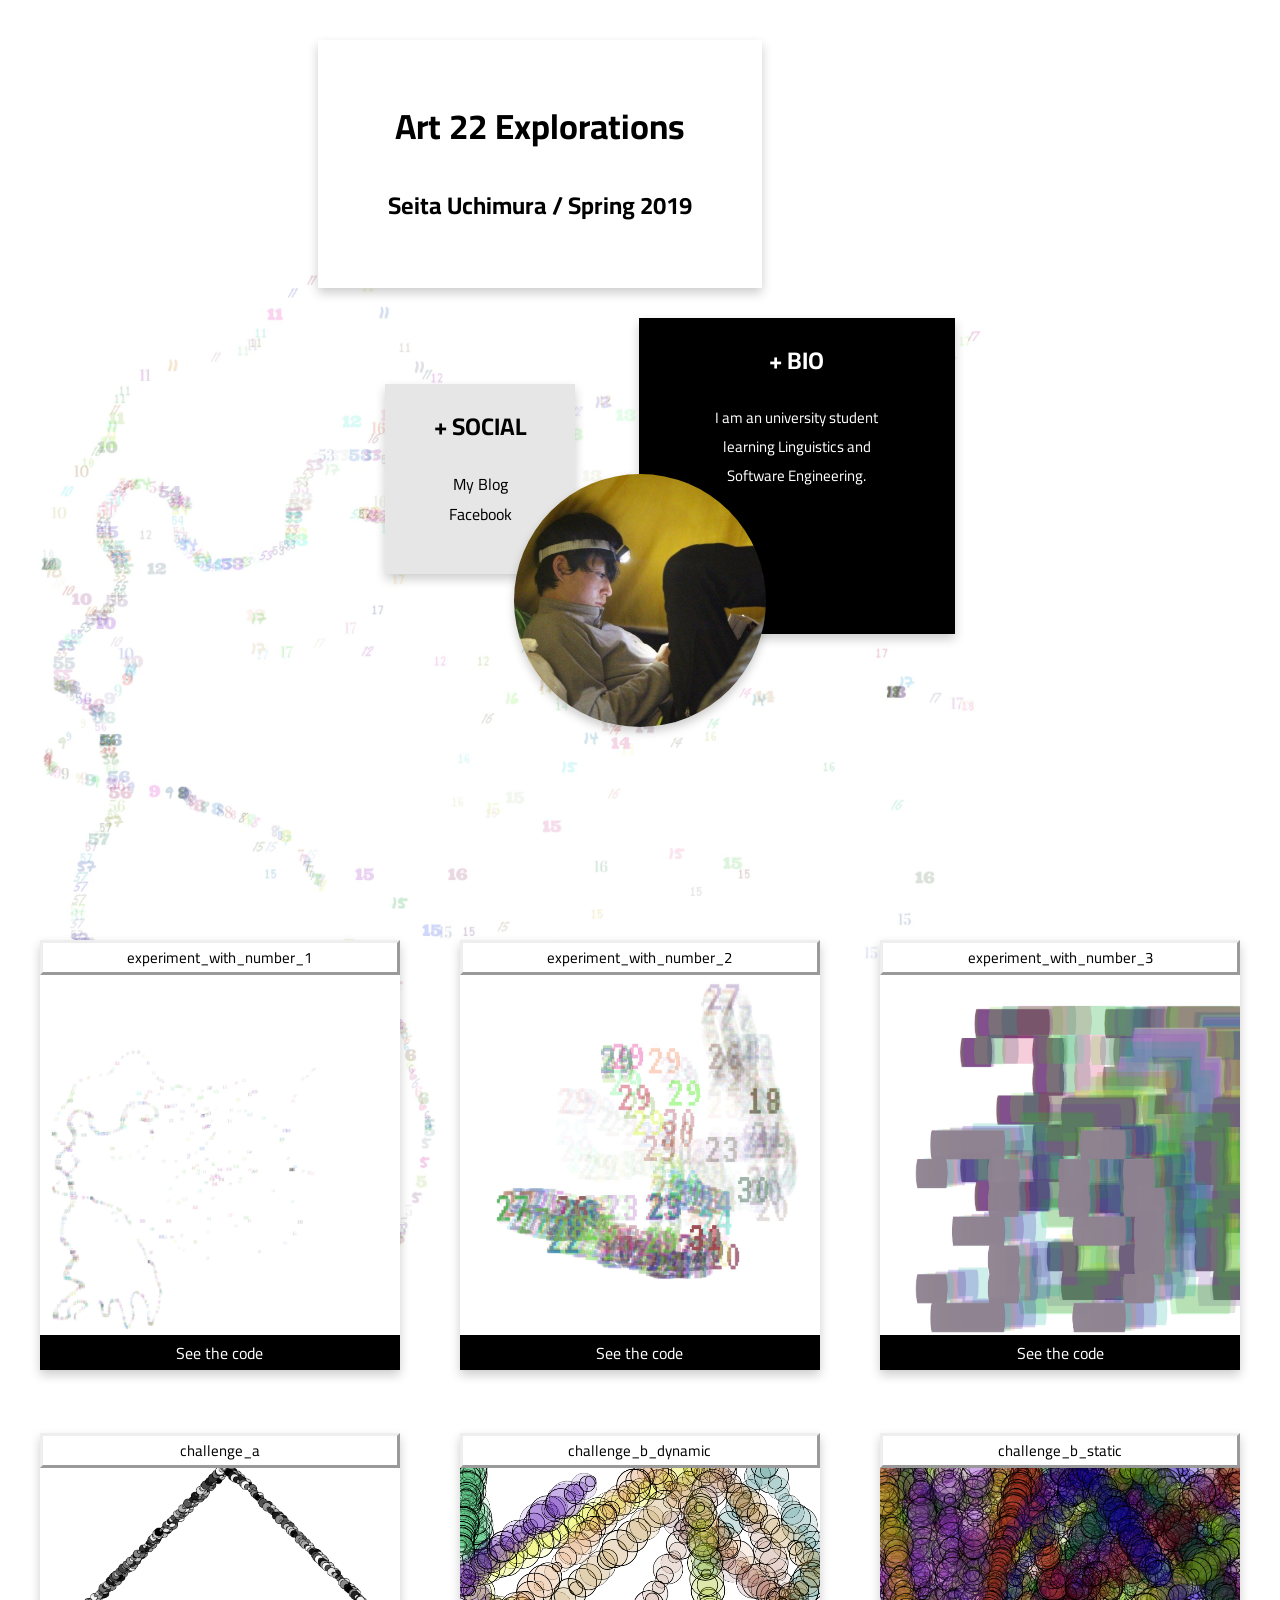
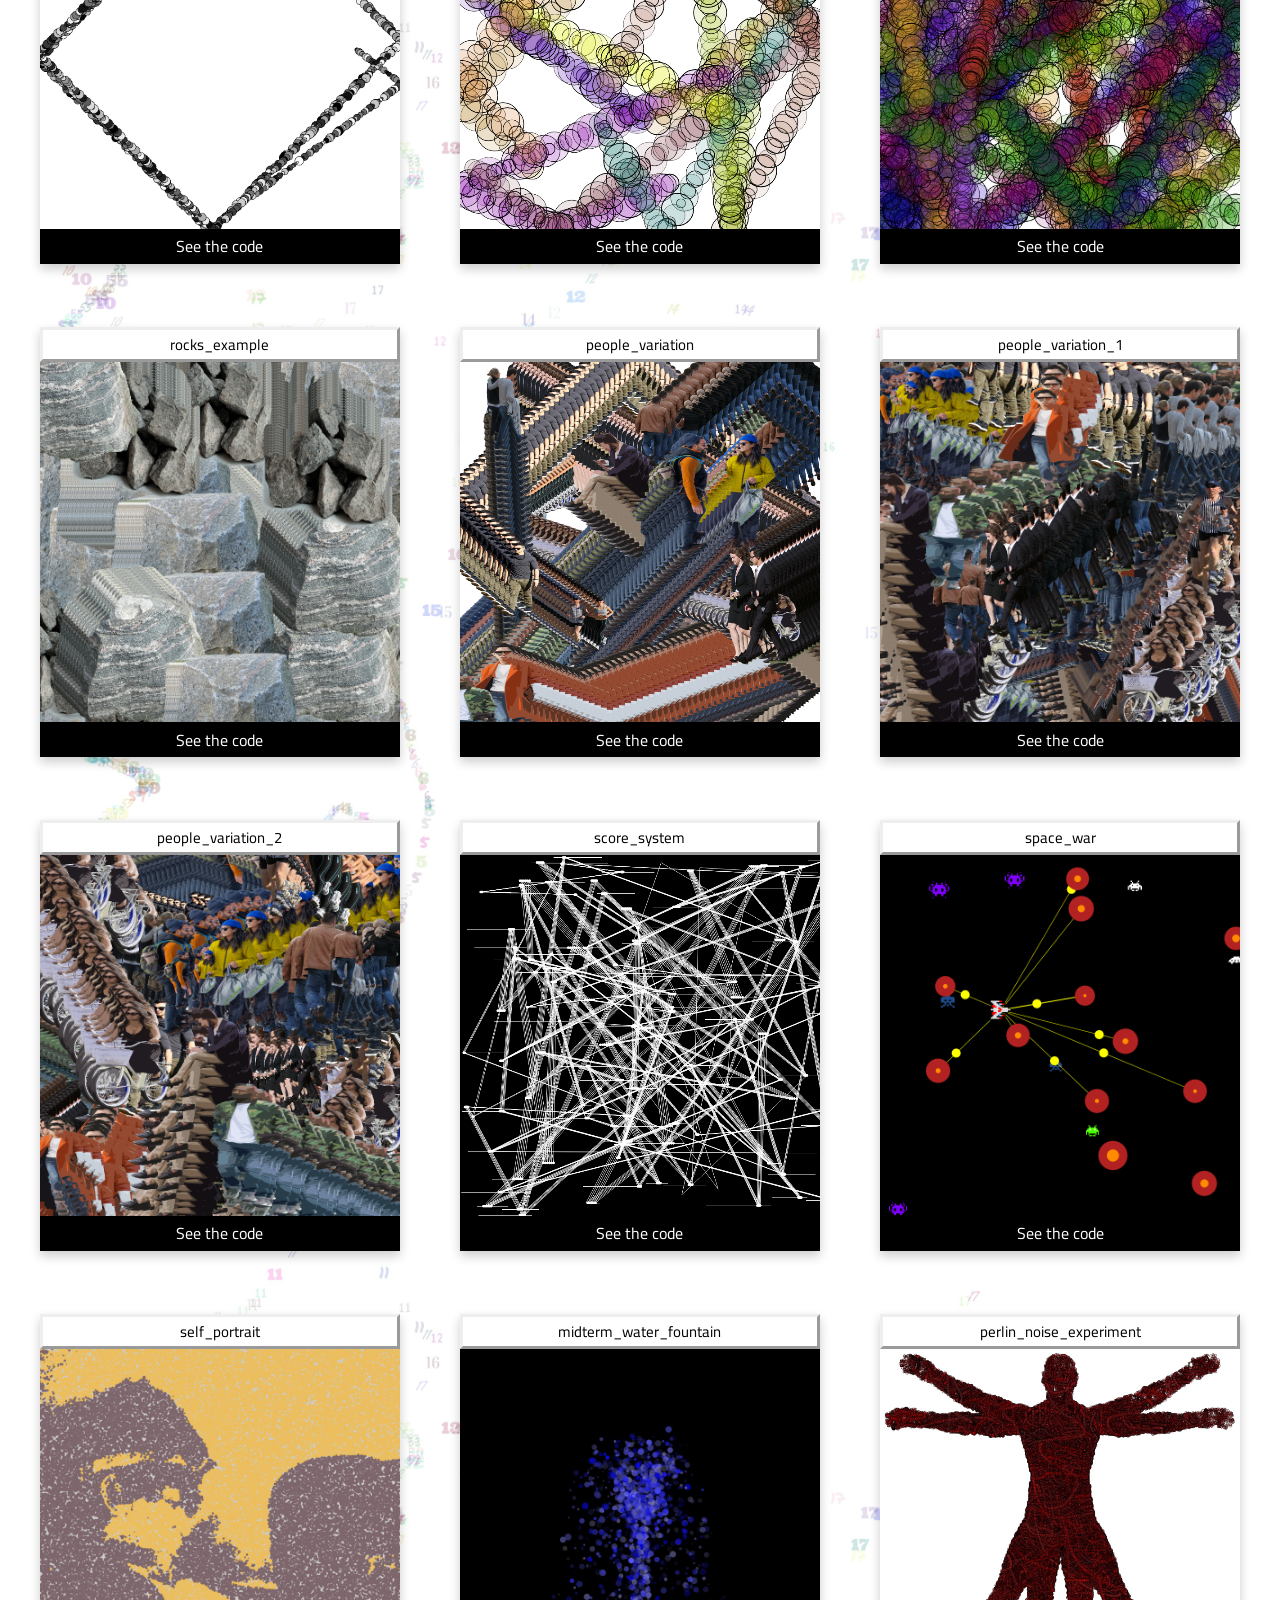
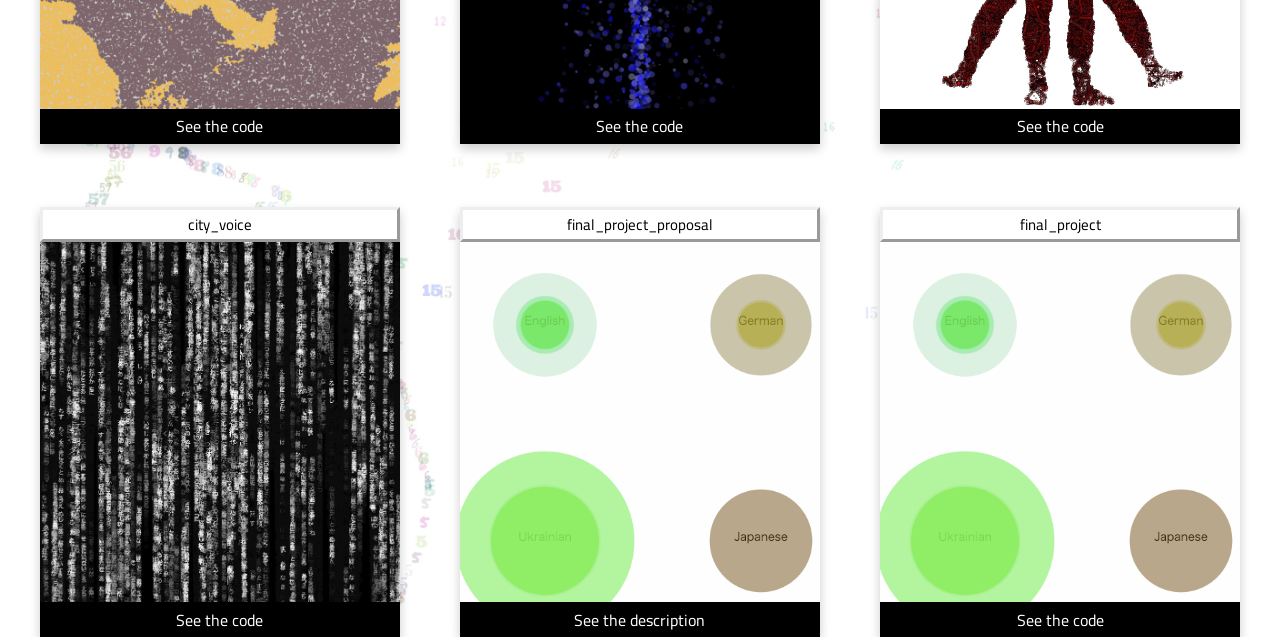
==== commit 07bad78f: "final_projectのgifを追加" ====
--- a/art/art22/website/index.html
+++ b/art/art22/website/index.html
@@ -309,18 +309,31 @@
                     final_project_proposal
                 </div>
                 <figure class="work-image">
+                    <a href="images/final_project_proposal.gif">
+                        <img src="images/final_project_proposal.gif"></img>
+                    </a>
+                </figure>
+                <div class="work-source">
+                    <a href="codes/final_project_proposal.txt">
+                        See the description
+                    </a>
+                </div>
+            </div>
+
+            <div class="work-container">
+                <div class="work-title">
+                    final_project
+                </div>
+                <figure class="work-image">
                     <a href="images/final_project.gif">
                         <img src="images/final_project.gif"></img>
                     </a>
                 </figure>
                 <div class="work-source">
-                    <a href="codes/final_project_proposal.txt">
-                        See the description
-                    </a>
-                </div>
-            </div>
-
-            <div class="work-container" id="dummy">
+                    <a href="codes/final_project">
+                        See the code
+                    </a>
+                </div>
             </div>
         </div>
     </body>
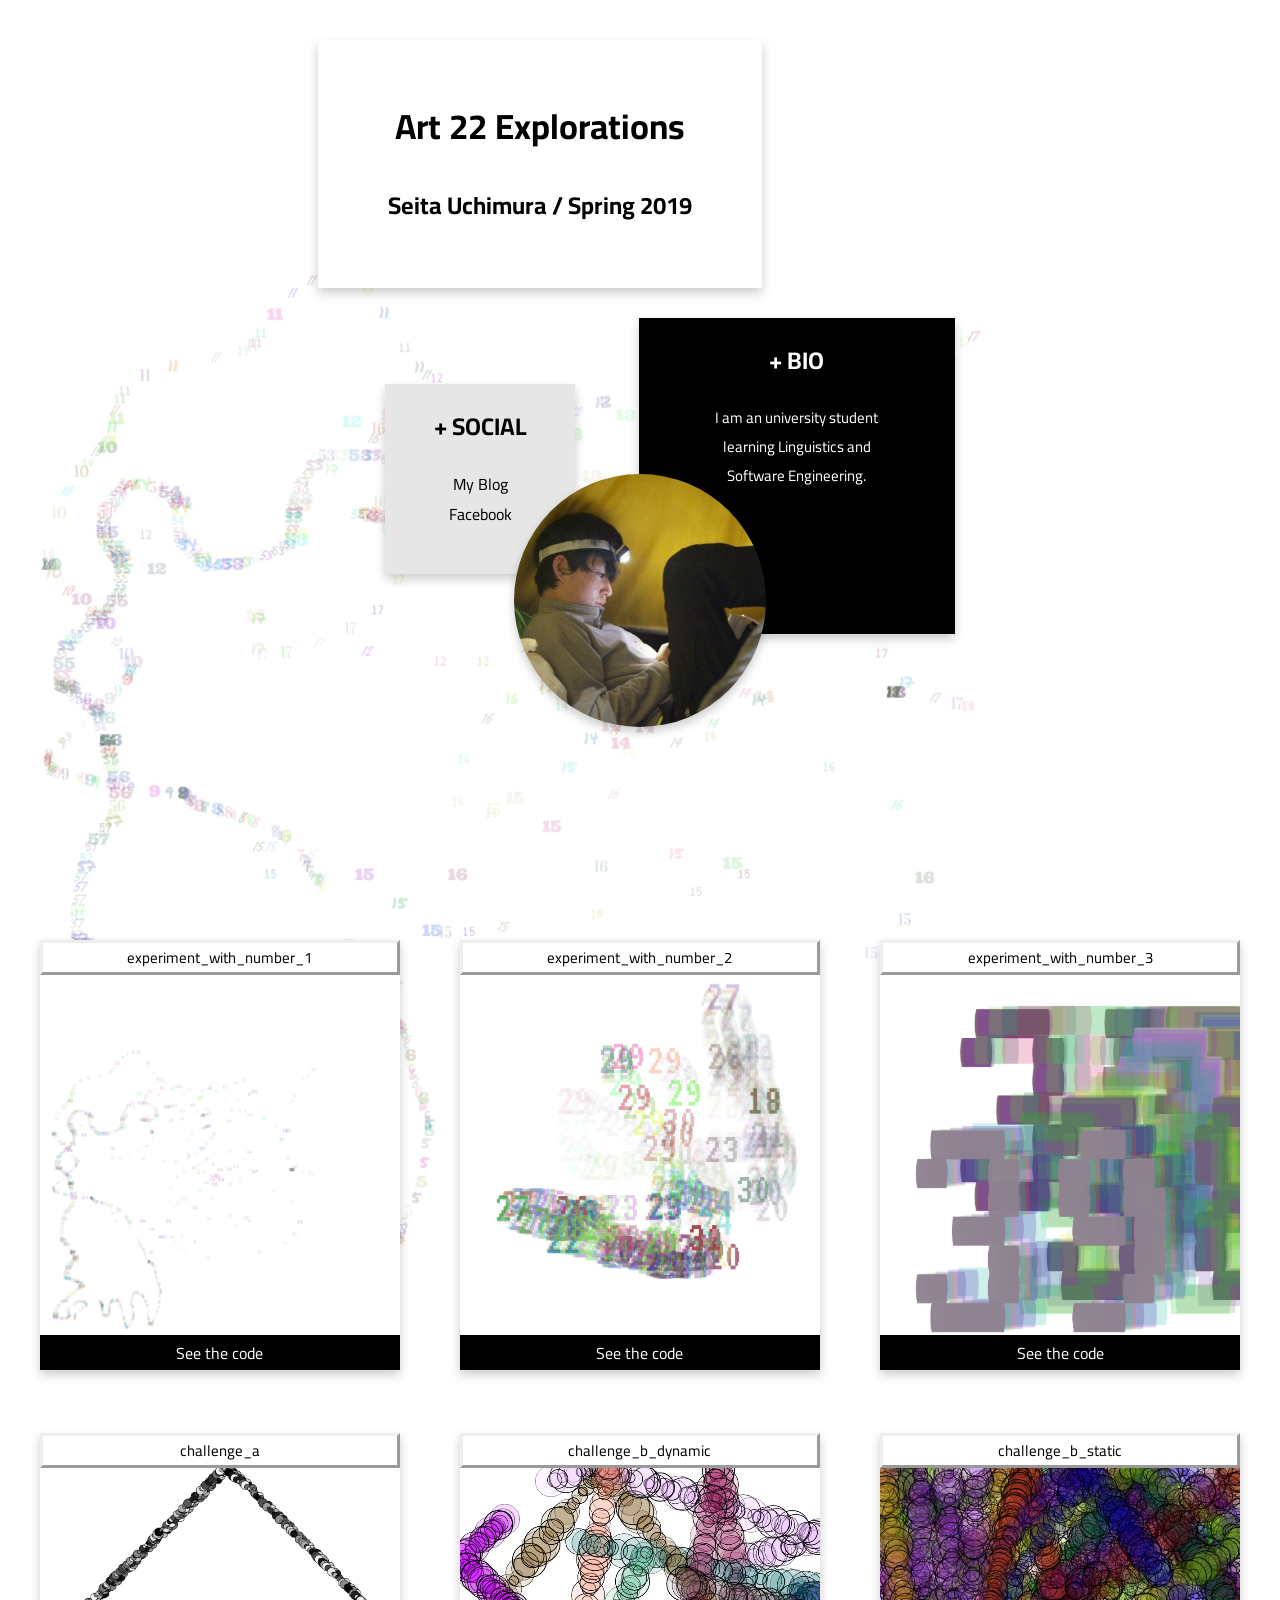
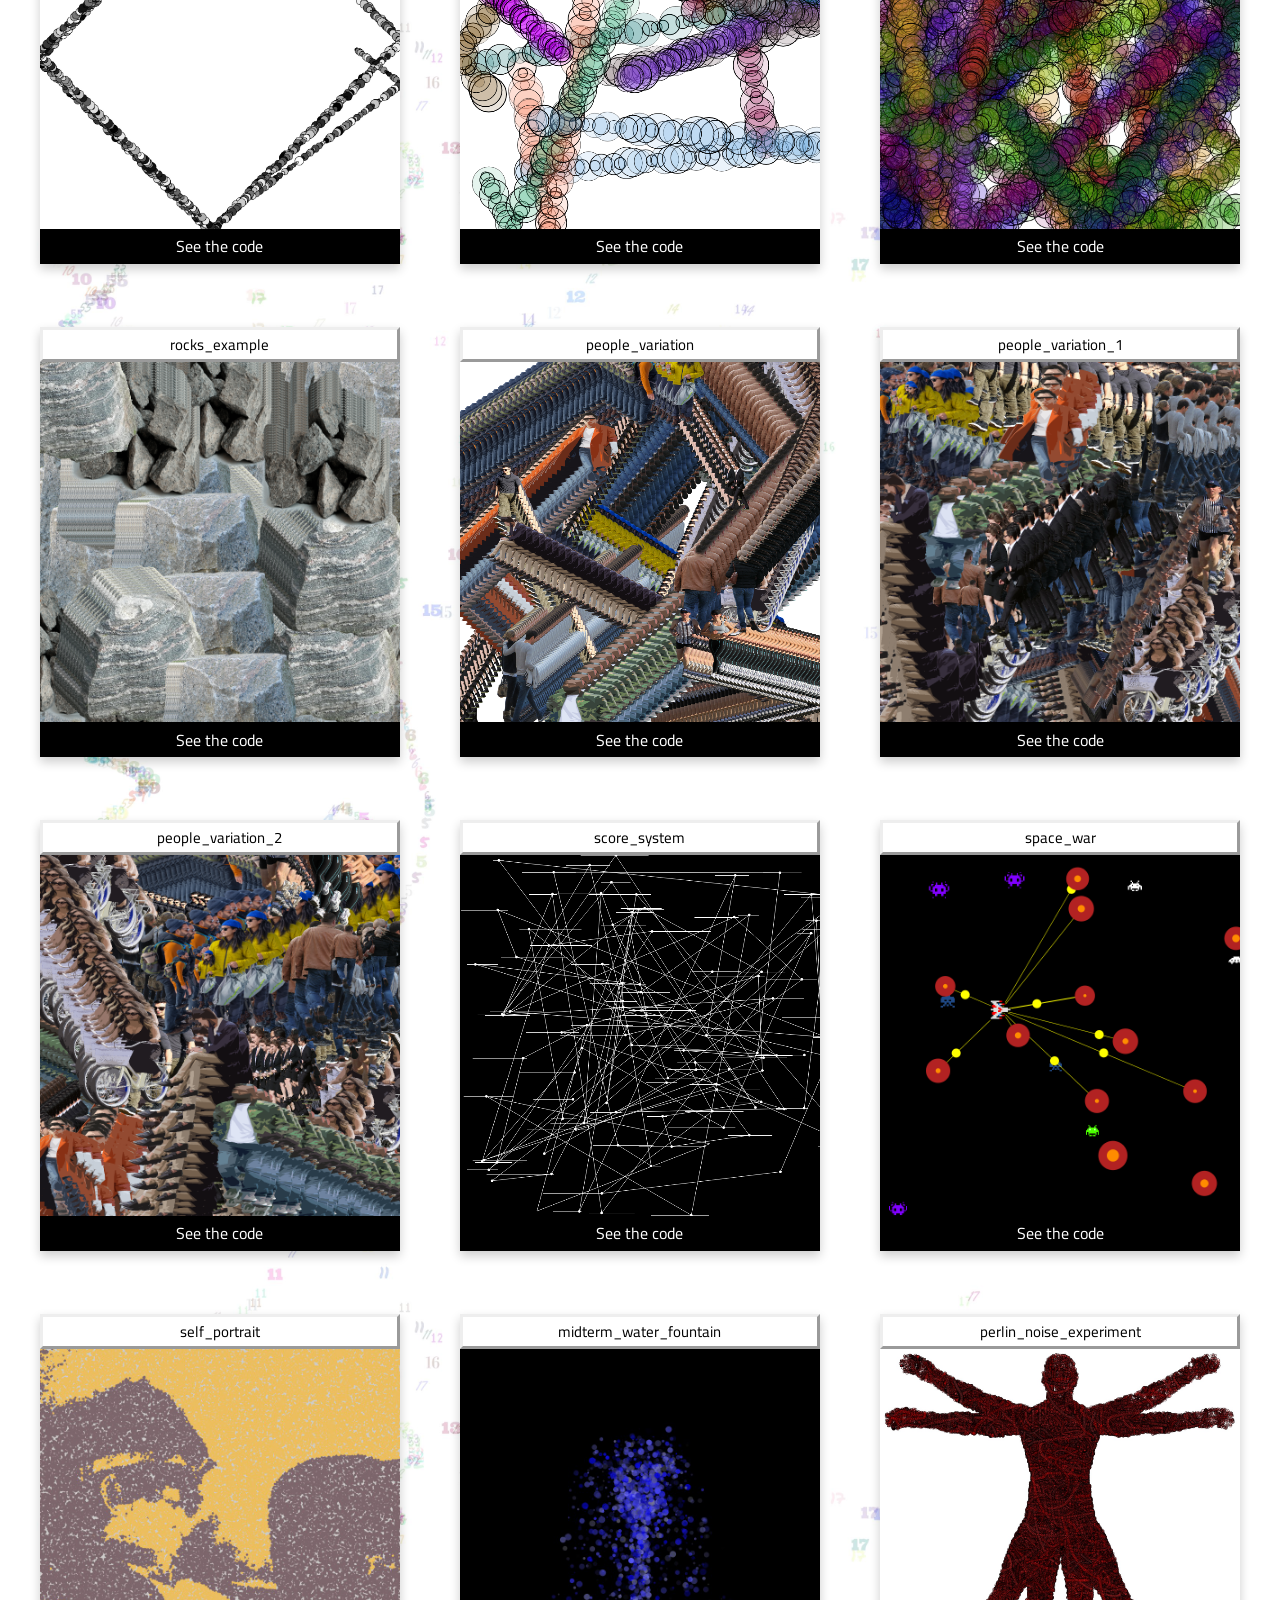
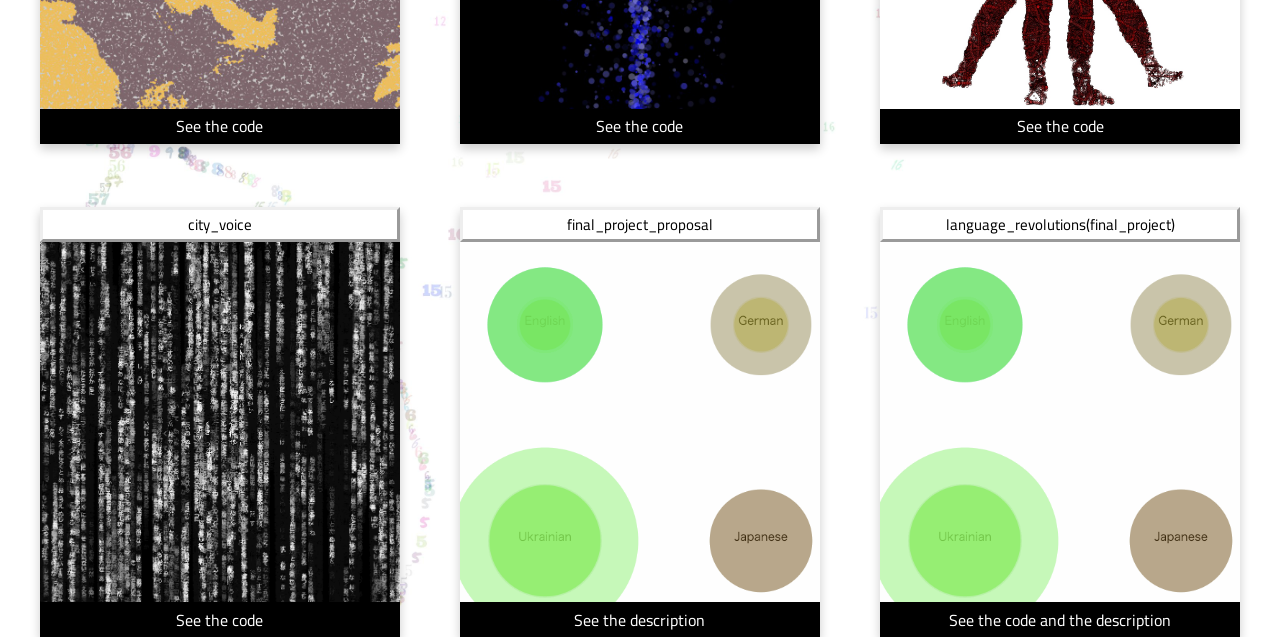
==== commit 16d7bb04: "description追加" ====
--- a/art/art22/website/index.html
+++ b/art/art22/website/index.html
@@ -322,7 +322,7 @@
 
             <div class="work-container">
                 <div class="work-title">
-                    final_project
+                    language_revolutions(final_project)
                 </div>
                 <figure class="work-image">
                     <a href="images/final_project.gif">
@@ -331,7 +331,7 @@
                 </figure>
                 <div class="work-source">
                     <a href="codes/final_project">
-                        See the code
+                        See the code and the description
                     </a>
                 </div>
             </div>
